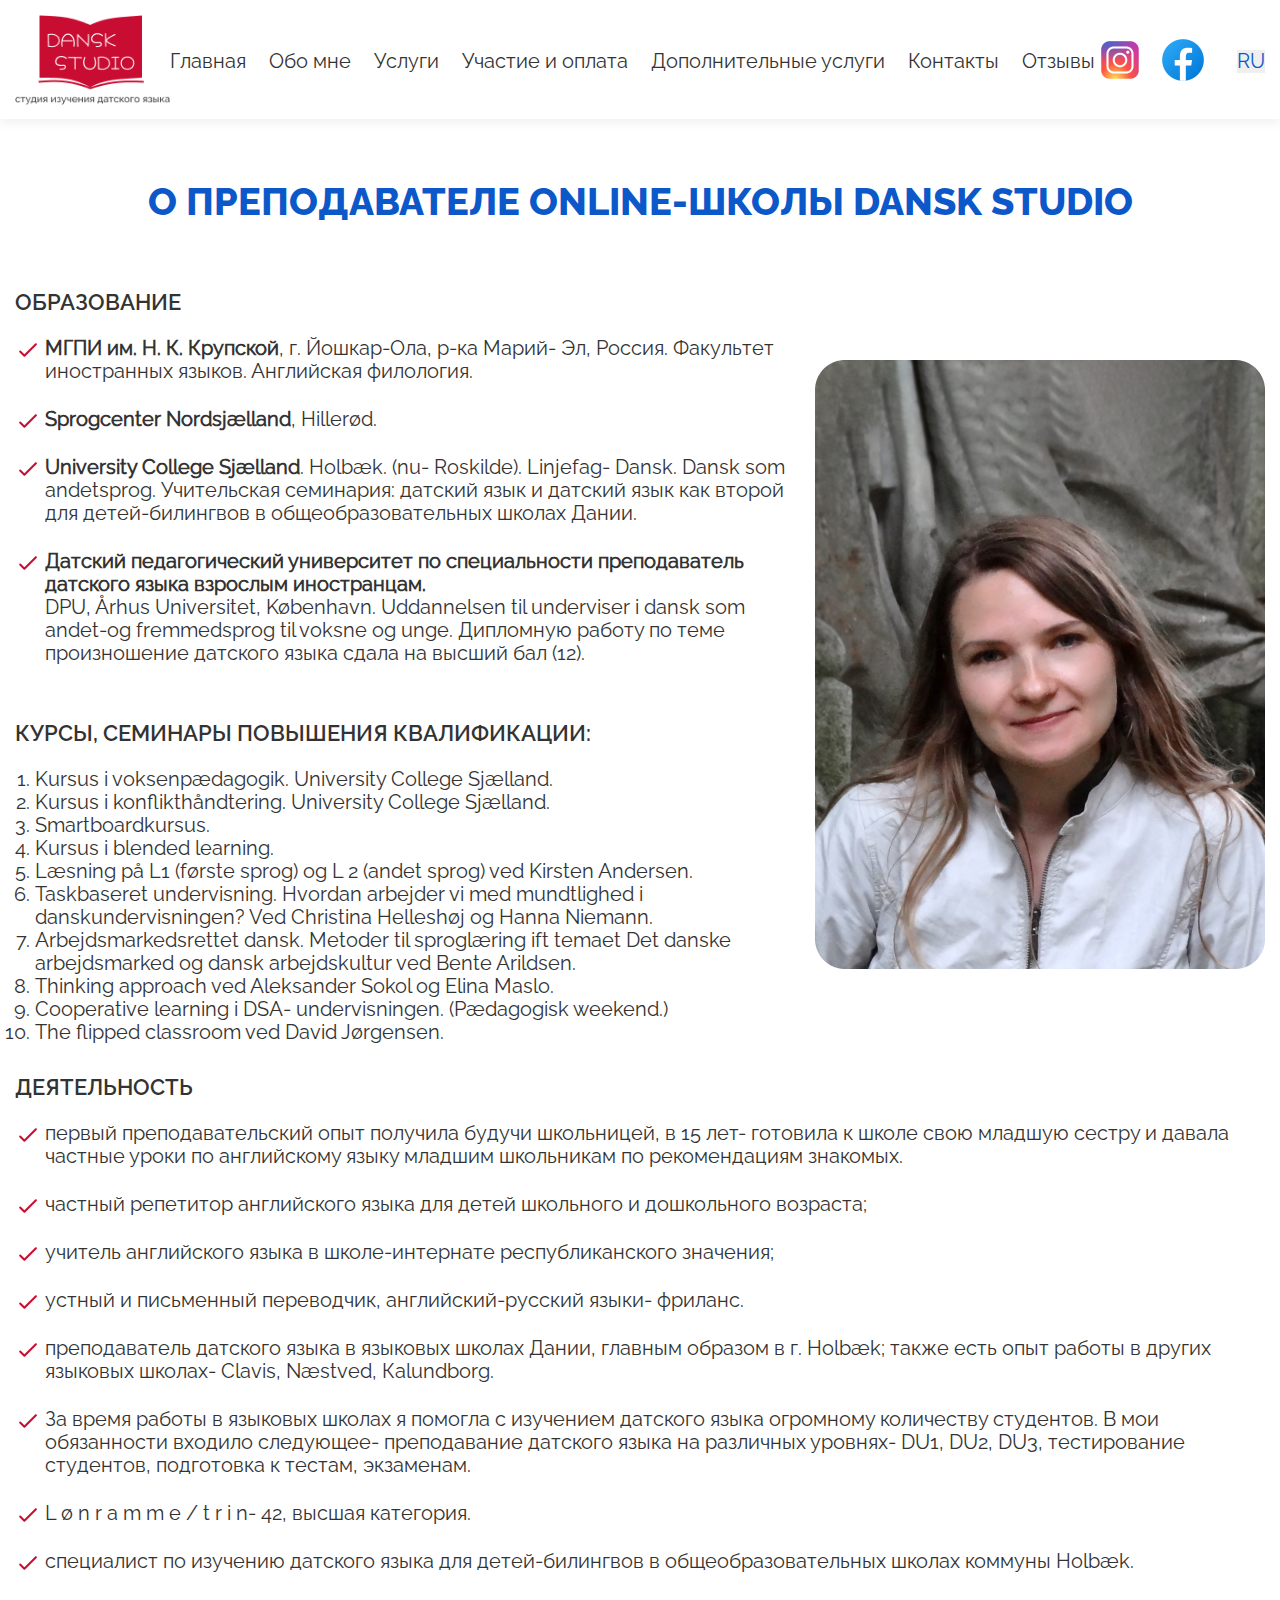
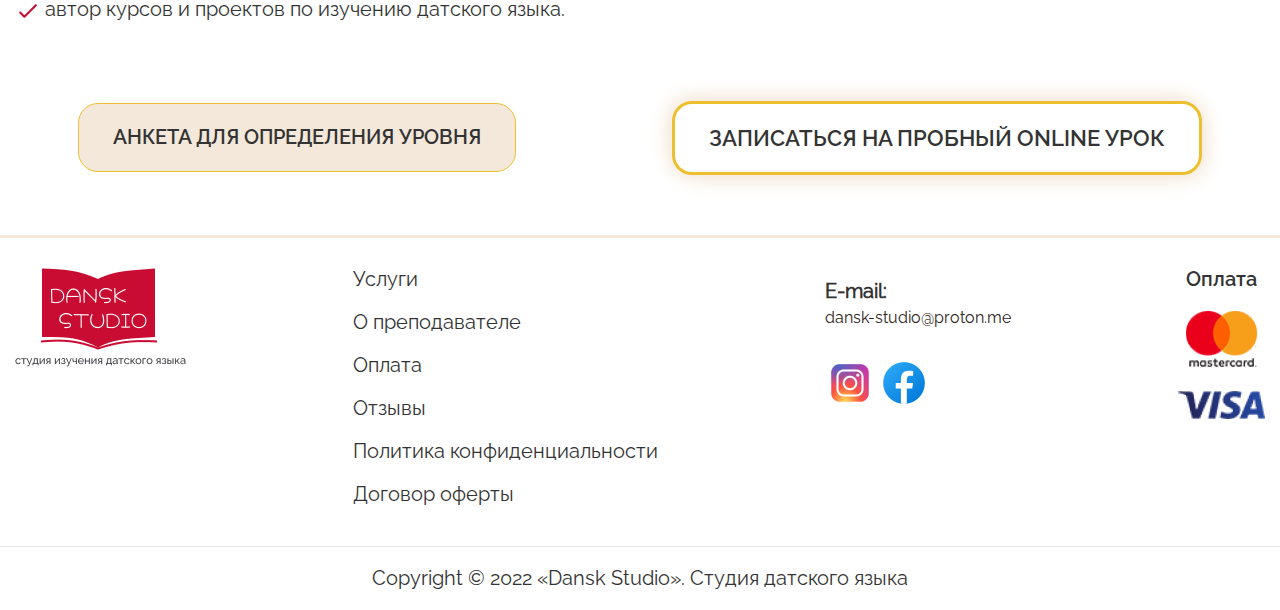
==== about_me.html @ 6aa2c894 "commit" ====
<!DOCTYPE html>
<html lang="en">

<head>
    <meta charset="UTF-8">
    <meta http-equiv="X-UA-Compatible" content="IE=edge">
    <meta name="viewport" content="width=device-width, initial-scale=1.0">
    <title class="lng-title">Онлайн-школа иностранных языков «Говори Сейчас»</title>
    <link rel="stylesheet" href="./style/main.css">
    <link rel="stylesheet" href="./style/media.css">
</head>

<body>
    <header class="header">
        <nav class="nav">
            <div class="header__nav">
                <div class="container">
                    <div class="header__menu">
                        <div class="header__logo">
                            <a href="index.html"><img src="./images/logo.png" alt="Logotype"></a>
                        </div>
                        <div class="header__list-bg">
                            <ul class="header__menu-list">
                                <li class="header__menu-link "><a href="index.html" class="lng-main">Главная</a></li>
                                <li class="header__menu-link "><a href="about_me.html" class="lng-about">Обо мне</a></li>
                                <li class="header__menu-link "><a href="services.html" class="lng-services">Услуги</a></li>
                                <li class="header__menu-link "><a href="participation_payment.html" class="lng-payment">Участие и оплата</a>
                                </li>
                                <li class="header__menu-link "><a href="editional_services.html" class="lng-additional__services">Дополнительные услуги</a></li>
                                <li class="header__menu-link "><a href="contacts.html" class="lng-contacts">Контакты</a></li>
                                <li class="header__menu-link "><a href="#reviews" class="lng-reviews">Отзывы</a></li>
                                <select name="lang_change" id="lang_change-id" class="header__contact header__menu-link">
                                    <option value="ru">RU</option>
                                    <option value="da">DA</option>
                                </select>
                            </ul>
                        </div>
                        <div class="header__contacts">
                            <a href="https://www.instagram.com/dansk_studio/"><img src="./icons/footer_instagram.svg"
                                    alt=""></a>
                            <a href="https://www.facebook.com/groups/709946726251016"><img
                                    src="./icons/footer_facebook.svg" alt=""></a>
                            <select name="lang_change" id="lang_change-id" class="header__contact">
                                <option value="ru">RU</option>
                                <option value="da">DA</option>
                            </select>
                        </div>
                        <div class="burger__menu">
                            <span></span>
                        </div>
                    </div>

                </div>
            </div>
        </nav>
    </header>
    <main class="main">
        <div class="main__about">
            <div class="container">
                <div class="main__about-info">
                    <h1 class="main__about-title">О ПРЕПОДАВАТЕЛЕ ONLINE-ШКОЛЫ DANSK STUDIO</h1>
                    <div class="main__about-text">
                        <div class="main__about-left">
                            <h3 class="education__about-title">образование</h3>
                            <div class="education__about-desc">
                                <img src="./icons/check_icon.svg" alt="">
                                <p><b>МГПИ им. Н. К. Крупской</b>, г. Йошкар-Ола, р-ка Марий- Эл, Россия. Факультет
                                    иностранных языков. Английская филология.</p>
                            </div>
                            <div class="education__about-desc">
                                <img src="./icons/check_icon.svg" alt="">
                                <p><b>Sprogcenter Nordsjælland</b>, Hillerød.</p>
                            </div>
                            <div class="education__about-desc">
                                <img src="./icons/check_icon.svg" alt="">
                                <p><b>University College Sjælland</b>. Holbæk. (nu- Roskilde). Linjefag- Dansk. Dansk
                                    som andetsprog.
                                    Учительская семинария: датский язык и датский язык как второй для детей-билингвов в
                                    общеобразовательных школах Дании.</p>
                            </div>
                            <div class="education__about-desc">
                                <img src="./icons/check_icon.svg" alt="">
                                <p><b> Датский педагогический университет по специальности преподаватель датского языка
                                        взрослым иностранцам.</b><br>
                                    DPU, Århus Universitet, København. Uddannelsen til underviser i dansk som andet-og
                                    fremmedsprog til voksne og unge.
                                    Дипломную работу по теме произношение датского языка сдала на высший бал (12).</p>
                            </div>
                            <h3 class="education__about-title">Курсы, семинары повышения квалификации:</h3>
                            <ol class="main__about-list">
                                <li>Kursus i voksenpædagogik. University College Sjælland.</li>
                                <li>Kursus i konflikthåndtering. University College Sjælland.</li>
                                <li>Smartboardkursus.</li>
                                <li>Kursus i blended learning.</li>
                                <li>Læsning på L1 (første sprog) og L 2 (andet sprog) ved Kirsten Andersen.</li>
                                <li>Taskbaseret undervisning. Hvordan arbejder vi med mundtlighed i danskundervisningen?
                                    Ved Christina Helleshøj og Hanna Niemann.</li>
                                <li>Arbejdsmarkedsrettet dansk. Metoder til sproglæring ift temaet Det danske
                                    arbejdsmarked og dansk arbejdskultur ved Bente Arildsen.</li>
                                <li>Thinking approach ved Aleksander Sokol og Elina Maslo.</li>
                                <li> Cooperative learning i DSA- undervisningen. (Pædagogisk weekend.)</li>
                                <li>The flipped classroom ved David Jørgensen.</li>
                            </ol>
                        </div>
                        <div class="main__about-right">
                            <img src="images/main__founder-img.png" alt="">
                            <img src="images/main__about-authorBg.png" alt="">
                        </div>
                    </div>
                    <div class="main__about-left">
                        <h3 class="education__about-title">Деятельность</h3>
                        <div class="education__about-desc">
                            <img src="./icons/check_icon.svg" alt="">
                            <p>первый преподавательский опыт получила будучи школьницей, в 15 лет- готовила к школе свою
                                младшую сестру и давала частные уроки по английскому языку младшим школьникам по
                                рекомендациям знакомых.</p>
                        </div>
                        <div class="education__about-desc">
                            <img src="./icons/check_icon.svg" alt="">
                            <p>частный репетитор английского языка для детей школьного и дошкольного возраста; </p>
                        </div>
                        <div class="education__about-desc">
                            <img src="./icons/check_icon.svg" alt="">
                            <p>учитель английского языка в школе-интернате республиканского значения; </p>
                        </div>
                        <div class="education__about-desc">
                            <img src="./icons/check_icon.svg" alt="">
                            <p>устный и письменный переводчик, английский-русский языки- фриланс. </p>
                        </div>
                        <div class="education__about-desc">
                            <img src="./icons/check_icon.svg" alt="">
                            <p>преподаватель датского языка в языковых школах Дании, главным образом в г. Holbæk; также
                                есть опыт работы в других языковых школах- Clavis, Næstved, Каlundborg. </p>
                        </div>
                        <div class="education__about-desc">
                            <img src="./icons/check_icon.svg" alt="">
                            <p>За время работы в языковых школах я помогла с изучением датского языка огромному
                                количеству студентов. B мои обязанности входило следующее- преподавание датского языка
                                на различных уровнях- DU1, DU2, DU3, тестирование студентов, подготовка к тестам,
                                экзаменам. </p>
                        </div>
                        <div class="education__about-desc">
                            <img src="./icons/check_icon.svg" alt="">
                            <p>L ø n r a m m e / t r i n- 42, высшая категория. </p>
                        </div>
                        <div class="education__about-desc">
                            <img src="./icons/check_icon.svg" alt="">
                            <p>специалист по изучению датского языка для детей-билингвов в общеобразовательных школах
                                коммуны Holbæk. </p>
                        </div>
                        <div class="education__about-desc">
                            <img src="./icons/check_icon.svg" alt="">
                            <p>автор курсов и проектов по изучению датского языка.</p>
                        </div>
                    </div>
                    <div class="main__about-btns">
                        <a href="#" class="main__about-btn">анкета для определения уровня</a>
                        <a href="#" class="main__about-btn">Записаться на пробный ONLINE урок</a>
                    </div>
                </div>
            </div>
        </div>
    </main>
    <footer class="footer">
        <div class="footer__info">
            <div class="container">
                <div class="footer__content">
                    <div class="footer__logo">
                        <a href="index.html"><img src="./images/logo.png" alt="Logotype"></a>
                    </div>
                    <ul class="footer__list">
                        <li><a href="services.html">Услуги</a></li>
                        <li><a href="about_me.html">О преподавателе</a></li>
                        <li><a href="participation_payment.html">Оплата</a></li>
                        <li><a href="index.html#reviews">Отзывы</a></li>
                        <li><a href="privacy_policy.html">Политика конфиденциальности</a></li>
                        <li><a href="contract_offer.html">Договор оферты</a></li>
                    </ul>
                    <div class="footer__contacts" id="contacts">
                        <div class="footer__email">
                            <h3>E-mail:</h3>
                            <a class="footer__contact-value footer__link"
                                href="mailto:dansk-studio@proton.me">dansk-studio@proton.me</a>
                            <div class="email__links">
                                <a href="https://www.instagram.com/dansk_studio/"><img src="icons/footer_instagram.svg"
                                        alt=""></a>
                                <a href="https://www.facebook.com/groups/709946726251016"><img
                                        src="icons/footer_facebook.svg" alt=""></a>
                            </div>
                        </div>
                    </div>
                    <div class="footer__payments">
                        <h3>Оплата</h3>
                        <a href="#"><img src="images/mastercard.png" alt=""></a>
                        <a href="#"><img src="images/visa.png" alt=""></a>
                    </div>
                </div>
            </div>
        </div>
        <div class="copyright">
            <span>Copyright © 2022 «Dansk Studio». Студия датского языка</span>
        </div>
    </footer>
    <script src="./script/main.js"></script>
</body>

</html>
---- style/main.css ----
@import "font.css";
* {
    margin: 0;
    padding: 0;
    box-sizing: border-box;
    list-style: none;
    text-decoration: none;
}

.container {
    max-width: 1370px;
    width: 100%;
    margin: 0 auto;
}

.header__nav {
    box-shadow: 0px 4px 10px rgba(105, 105, 105, 0.1);
}

.header__logo {
    max-width: 160px;
}

.header__logo img {
    width: 100%;
}

.header__menu {
    display: flex;
    justify-content: space-between;
    align-items: center;
    padding: 15px 0 10px 0;
}

.header__list-bg {
    max-width: 925px;
    width: 100%;
}

.header__menu-list {
    display: flex;
    justify-content: space-between;
    align-items: center;
}


.header__menu-link:hover {
    font-weight: 600;
}

.header__menu-link a {
    color: #333333;
    font-size: 20px;
    line-height: 23px;
    font-family: "Raleway-Regular";
}

.header__menu-link:last-child {
    display: none;
    background: transparent;
    color: #FFFFFF;
}
.header__menu-link:last-child option{
    color: #333333;
}
.header__contacts {
    display: flex;
    justify-content: space-between;
    align-items: center;
    max-width: 170px;
    width: 100%;
}
.lang_change{
    position: relative;
}
.header__contact {
    margin-left: 16px;
    font-weight: 500;
    font-size: 20px;
    line-height: 23px;
    font-family: "Raleway-Regular";
    color: #0c58c9;
    /* position: absolute;
    top: 0;
    bottom: 0;
    left: 0;
    right: 0;
    display: flex;
    justify-content: center;
    align-items: center;
    transition: .3s; */
}
select{
    border: none;
    outline: none;
    -webkit-appearance: none;
    -moz-appearance: none;
    appearance: none;
}
select option{
    border: none;
}
/* .lang_ru.active{
    opacity: 0;
}
.lang_da{
    opacity: 0;
}
.lang_da.active{
    opacity: 1;
} */
.burger__menu {
    display: none;
    justify-content: center;
    align-items: center;
    position: relative;
    transition: 0.5s;
}

.burger__menu::before {
    content: "";
    position: absolute;
    width: 25px;
    background: #333333;
    height: 2px;
    top: -8px;
    transition: 0.5s;
}

.burger__menu::after {
    content: "";
    position: absolute;
    width: 25px;
    background: #333333;
    height: 2px;
    bottom: -8px;
    transition: 0.5s;
}

.burger__menu span {
    content: "";
    position: absolute;
    width: 25px;
    background: black;
    height: 2px;
    transition: 0.5s;
}

.burger__menu.active span {
    display: none;
}

.burger__menu.active::before {
    transform: rotate(45deg);
    top: 0;
}

.burger__menu.active::after {
    transform: rotate(-45deg);
    bottom: -2px;
}

.header__info {
    display: flex;
    justify-content: space-between;
    align-items: center;
    margin-top: 93px;
    position: relative;
}

.header__content-title {
    font-family: "Raleway-Black";
    font-size: 42px;
    line-height: 49px;
    color: #ecbf2e;
}

.header__content-subtitle {
    font-size: 42px;
    line-height: 49px;
    font-family: "Raleway-Black";
    color: #c90c31;
    margin-bottom: 30px;
}

.header__content-desc {
    font-size: 22px;
    line-height: 26px;
    font-family: "Raleway-Regular";
    color: #333333;
}

.header__content-btn {
    border: 3px solid #ecbf2e;
    box-shadow: -4px -4px 20px #f4e8da, 4px 4px 20px #f4e8da;
    border-radius: 20px;
    padding: 21px 34px;
    margin-top: 42px;
    display: flex;
    max-width: fit-content;
    justify-content: center;
    align-items: center;
    font-size: 22px;
    line-height: 26px;
    text-transform: uppercase;
    color: #333333;
    font-family: "Raleway-SemiBold";
    transition: 0.5s;
}

.header__content-btn:hover {
    background: #ecbf2e;
    color: #ffffff;
}

.header__content-img {
    position: relative;
    max-width: 640px;
}

.header__content-img img:nth-of-type(1) {
    width: 100%;
}

.header__content-img img:nth-of-type(2) {
    position: absolute;
    left: -65px;
    top: -80px;
    z-index: -1;
}


/* main */

.main__title {
    font-size: 38px;
    line-height: 45px;
    text-transform: uppercase;
    color: #0c6ec9;
    font-family: "Raleway-ExtraBold";
    margin-top: 120px;
    display: flex;
    justify-content: center;
    align-items: center;
    margin-bottom: 75px;
}

.main__title::before {
    content: "";
    border: 2px solid #f4e8da;
    width: 43%;
    position: absolute;
    left: 0;
}

.main__author-left {
    position: relative;
}

.main__author-left::before {
    content: url(../images/main__founder-bg.png);
    position: absolute;
    left: -90px;
    bottom: 40px;
    z-index: -1;
}

.main__author-text {
    display: flex;
    justify-content: flex-end;
    align-items: center;
    font-size: 20px;
    line-height: 23px;
    font-family: "Raleway-Regular";
    color: #333333;
    margin-top: 20px;
}

.main__author-info {
    display: flex;
    justify-content: space-between;
}

.main__author-right {
    max-width: 860px;
    width: 100%;
}

.main__author-right p {
    font-size: 20px;
    line-height: 23px;
    font-family: "Raleway-Regular";
    color: #333333;
    margin-bottom: 25px;
}

.education__about-desc {
    display: flex;
    align-items: flex-start;
    justify-content: flex-start;
}

.education__about-desc img {
    margin-right: 5px;
}

.education__about-title {
    font-size: 22px;
    line-height: 26px;
    font-family: "Raleway-SemiBold";
    text-transform: uppercase;
    color: #333333;
    margin-bottom: 22px;
}

.author__education-about {
    border: 3px solid #f4e8da;
    border-radius: 20px;
    margin-top: 40px;
    padding: 30px 30px 30px 35px;
}

.author__qualification-about {
    display: flex;
    justify-content: flex-start;
    align-items: center;
    font-size: 20px;
    line-height: 23px;
    font-family: "Raleway-Regular";
    color: #0c58c9;
}

.main__services {
    margin-top: 70px;
    padding-top: 50px;
    padding-bottom: 118px;
}

.main__services-title {
    font-size: 38px;
    line-height: 45px;
    text-transform: uppercase;
    font-family: "Raleway-ExtraBold";
    color: #0c58c9;
    width: 420px;
    display: flex;
    justify-content: center;
    align-items: center;
}

.main__services-title::after {
    content: "";
    position: absolute;
    border: 2px solid #f4e8da;
    width: 50%;
    right: 0;
}

.main__services-card {
    border: 2px solid #f4e8da;
    box-shadow: 0px 4px 4px rgba(0, 0, 0, 0.25);
    border-radius: 20px;
    display: flex;
    flex-direction: column;
    justify-content: center;
    align-items: flex-start;
    padding-top: 55px;
    padding-bottom: 10px;
    padding-left: 48px;
    max-width: 445px;
    background: #ffffff;
}

.services__card-title {
    font-size: 24px;
    line-height: 107%;
    font-family: "Raleway-SemiBold";
    text-transform: uppercase;
    color: #333333;
}

.main__services-card img {
    margin: auto;
}

.main__services-card:nth-of-type(1) img {
    margin-top: 40px;
}

.services__card-btn {
    display: flex;
    margin: 20px auto;
    border: 3px solid #c90c31;
    box-shadow: -4px -4px 20px #f4e8da, 4px 4px 20px #f4e8da;
    border-radius: 20px;
    padding: 15px 34px;
    font-size: 22px;
    line-height: 26px;
    font-family: "Raleway-SemiBold";
    text-transform: uppercase;
    color: #333333;
    transition: 0.5s;
}

.services__card-btn:hover {
    background: #c90c31;
    color: #ffffff;
}

.main__services-cards {
    display: flex;
    justify-content: space-between;
    width: 100%;
    flex-wrap: wrap;
    margin-top: 110px;
}

.main__services-cards::before {
    content: url("../images/main_servicesBg-left.png");
    position: absolute;
    left: 0;
    z-index: -1;
}

.main__services-cards::after {
    content: url("../images/main_servicesBg-right.png");
    position: absolute;
    right: 0;
    z-index: -1;
}

.main__services-card p {
    font-size: 20px;
    line-height: 23px;
    font-family: "Raleway-Regular";
    color: #333333;
}

.main__services-card:nth-of-type(2) {
    padding-right: 25px;
    padding-left: 40px;
}

.main__services-card:nth-of-type(2) .services__card-btn {
    margin-top: 0;
}

.main__services-card:nth-of-type(3) {
    padding-right: 40px;
}

.main__services-card:nth-of-type(3) img {
    margin-top: 25px;
}

.main__step-head {
    display: flex;
    justify-content: flex-end;
    align-items: center;
    padding-right: 168px;
    position: relative;
}

.main__step-head::before {
    content: "";
    position: absolute;
    border: 2px solid #f4e8da;
    width: 55%;
    left: -280px;
}

.main__step-title {
    font-size: 38px;
    line-height: 45px;
    text-transform: uppercase;
    font-family: "Raleway-ExtraBold";
    color: #0c58c9;
    width: 620px;
}

.main__step-info {
    margin-top: 65px;
    display: flex;
    justify-content: space-between;
}

.main__step-card {
    max-width: 270px;
    width: 100%;
    display: flex;
    flex-direction: column;
    justify-content: center;
    align-items: flex-start;
}

.main__step-card h3 {
    font-size: 64px;
    line-height: 63px;
    text-transform: uppercase;
    font-family: "HelweticaNeueCyr-Medium";
    color: #ecbf2e;
}

.main__step-card p {
    font-size: 18px;
    line-height: 21px;
    text-transform: uppercase;
    font-family: "Raleway-Medium";
    color: #3d3f42;
}

.main__step-left {
    display: flex;
    justify-content: flex-start;
    align-items: flex-start;
    flex-wrap: wrap;
    column-gap: 85px;
    row-gap: 45px;
}

.main_step-btn {
    font-size: 20px;
    line-height: 23px;
    text-transform: uppercase;
    font-family: "Raleway-SemiBold";
    color: #333333;
    background: #f4e8da;
    border: 1px solid #ecbf2e;
    border-radius: 20px;
    padding: 22px 34px;
    transition: 0.5s;
}

.main_step-btn:hover {
    background: #ecbf2e;
    color: #ffffff;
}

.main__step-right {
    position: relative;
}

.main__step-right img {
    max-width: 670px;
}

.main__step-right::before {
    content: url("../images/first_step-bg.png");
    position: absolute;
    z-index: -1;
    top: -40px;
    right: -20px;
}

.main__input-timetable {
    margin-top: 150px;
}

.main__input-desc {
    font-size: 20px;
    line-height: 23px;
    font-family: "Raleway-Regular";
    color: #333333;
    margin-top: 30px;
    margin-bottom: 50px;
}

.form {
    display: flex;
    flex-direction: column;
    justify-content: center;
    align-items: flex-start;
}

.form label {
    font-size: 20px;
    line-height: 23px;
    font-family: "Raleway-Regular";
    color: #333333;
    margin-bottom: 10px;
}

.form input {
    border: 1px solid #ecbf2e;
    box-shadow: inset 4px 4px 10px #e6d2bb;
    border-radius: 10px;
    max-width: 345px;
    width: 100%;
    height: 65px;
    outline: none;
    padding: 0 30px;
}

.main__form {
    display: flex;
    justify-content: space-between;
    align-items: flex-end;
    flex-wrap: wrap;
}

.main__input-form {
    max-width: 345px;
    width: 100%;
}

.main__input-form form:first-child {
    margin-bottom: 40px;
}

.main__input-form p {
    font-size: 19px;
    line-height: 22px;
    font-family: "Raleway-Regular";
    color: #333333;
}

.main__input-form p a {
    color: #0c58c9;
}

.main__input-form p:first-child {
    margin-bottom: 15px;
}

.main__input-btn {
    border: 3px solid #ecbf2e;
    box-shadow: -4px -4px 20px #f4e8da, 4px 4px 20px #f4e8da;
    border-radius: 20px;
    display: flex;
    justify-content: center;
    align-items: center;
    margin-top: 22px;
    padding: 21px 34px;
    width: max-content;
    font-size: 22px;
    line-height: 26px;
    font-family: "Raleway-SemiBold";
    text-transform: uppercase;
    color: #333333;
    transition: 0.5s;
}

.main__input-btn:hover {
    background: #ecbf2e;
    color: #ffffff;
}

.main__reviews {
    margin-top: 120px;
    margin-bottom: 65px;
    position: relative;
}

.main__reviews .main__step-head {
    margin-bottom: 80px;
}

.swiper-slide {
    height: auto;
}

.swiper-slide img {
    width: 100%;
}

.swiper-button-prev:after,
.swiper-rtl .swiper-button-next:after,
.swiper-button-next:after,
.swiper-rtl .swiper-button-prev:after {
    content: none;
}

.swiper-button-prev,
.swiper-rtl .swiper-button-next {
    left: 220px;
    right: auto;
}

.swiper-button-next,
.swiper-rtl .swiper-button-prev {
    right: 220px;
    left: auto;
}

.modal__window {
    display: flex;
    justify-content: center;
    position: fixed;
    background: #333333c7;
    top: 0;
    bottom: 0;
    right: 0;
    left: 0;
    align-items: center;
    transition: .5s;
    opacity: 0;
    z-index: -1;
}

.modal__window span {
    cursor: pointer;
    position: absolute;
    top: 6px;
    right: 6px;
}

.modal__window.active {
    opacity: 1;
    z-index: 999;
}

.open__modal {
    position: relative;
    background: #FFFFFF;
    border: 1px solid #C90C31;
    border-radius: 15px;
    padding: 70px 60px 65px 60px;
    display: flex;
    max-width: 660px;
    width: 100%;
    flex-direction: column;
    justify-content: center;
    align-items: center;
    height: 340px;
}

.modal__text {
    font-size: 20px;
    line-height: 150%;
    text-align: center;
    text-transform: uppercase;
    font-family: 'Raleway-SemiBold';
    color: #333333;
    margin-bottom: 38px;
}

.modal__btn {
    background: #FFFFFF;
    border: 3px solid #ECBF2E;
    box-shadow: -4px -4px 20px rgba(244, 232, 218, 0.1), 4px 4px 20px rgba(244, 232, 218, 0.1);
    border-radius: 20px;
    padding: 21px 34px;
    font-size: 22px;
    line-height: 26px;
    font-family: 'Raleway-SemiBold';
    text-transform: uppercase;
    color: #333333;
    transition: .5s;
}

.modal__btn:hover {
    background: #ECBF2E;
    color: #FFFFFF;
}

.main__about {
    margin-top: 60px;
}

.main__about-info {
    display: flex;
    flex-direction: column;
    align-items: center;
    justify-content: center;
}

.main__about-title {
    font-size: 38px;
    line-height: 45px;
    font-family: 'Raleway-ExtraBold';
    text-transform: uppercase;
    color: #0C58C9;
    margin-bottom: 65px;
}

.education__about-title {
    font-size: 22px;
    line-height: 26px;
    text-transform: uppercase;
    color: #333333;
    font-family: 'Raleway-SemiBold';
}

.main__about-left p {
    font-size: 20px;
    line-height: 23px;
    font-family: "Raleway-Regular";
    color: #333333;
    margin-bottom: 25px;
}

.education__about-title:nth-of-type(2) {
    margin-top: 30px;
}

.main__about-list {
    padding-left: 20px;
}

.main__about-list li {
    list-style: auto;
    font-size: 20px;
    line-height: 23px;
    font-family: "Raleway-Regular";
    color: #333333;
}

.main__about-text {
    display: flex;
    justify-content: space-between;
    align-items: center;
}

.main__about-right {
    margin-left: 20px;
    position: relative;
}

.main__about-right img:nth-of-type(2) {
    position: absolute;
    z-index: -1;
    left: -70px;
    bottom: -90px;
}

.main__about-left:nth-of-type(2) {
    margin-top: 30px;
}

.main__about-btns {
    width: 100%;
    display: flex;
    justify-content: space-around;
    align-items: center;
    margin-top: 55px;
    margin-bottom: 60px;
    flex-wrap: wrap;
}

.main__about-btn:nth-of-type(1) {
    font-size: 20px;
    line-height: 23px;
    text-transform: uppercase;
    font-family: "Raleway-SemiBold";
    color: #333333;
    background: #f4e8da;
    border: 1px solid #ecbf2e;
    border-radius: 20px;
    padding: 22px 34px;
    transition: 0.5s;
}

.main__about-btn:nth-of-type(1):hover,
.main__about-btn:nth-of-type(2):hover {
    background: #ecbf2e;
    color: #FFFFFF;
}

.main__about-btn:nth-of-type(2) {
    border: 3px solid #ecbf2e;
    box-shadow: -4px -4px 20px #f4e8da, 4px 4px 20px #f4e8da;
    border-radius: 20px;
    padding: 21px 34px;
    display: flex;
    max-width: fit-content;
    justify-content: center;
    align-items: center;
    font-size: 22px;
    line-height: 26px;
    text-transform: uppercase;
    color: #333333;
    font-family: "Raleway-SemiBold";
    transition: 0.5s;
}

.main__payment {
    margin-top: 60px;
    padding-bottom: 25px;
}

.main__payment-text {
    display: flex;
    flex-direction: column;
    align-items: flex-start;
    justify-content: center;
}

.main__payment-title {
    margin: auto;
    margin-bottom: 50px;
}

.main__payment-text p {
    font-size: 20px;
    line-height: 23px;
    font-family: 'Raleway-Regular';
    color: #333333;
    margin-bottom: 25px;
}

.form_blank {
    margin-top: 60px;
    padding-bottom: 50px;
}

.form__blank-info {
    display: flex;
    flex-direction: column;
    align-items: flex-start;
    justify-content: center;
}

.blank__form {
    display: flex;
    flex-direction: column;
    justify-content: center;
    align-items: flex-start;
    width: 100%;
    margin-bottom: 50px;
}

.blank__form label {
    font-size: 22px;
    line-height: 26px;
    font-family: 'Raleway-Regular';
    color: #333333;
    margin-bottom: 15px;
}

.blank__form input {
    width: 100%;
    background: #FFFFFF;
    border: 1px solid #C4C4C4;
    border-radius: 10px;
    outline: none;
    height: 60px;
    padding-left: 25px;
    font-size: 20px;
}

.form__blank-info p {
    font-size: 22px;
    line-height: 26px;
    font-family: 'Raleway-Regular';
    color: #333333;
    margin-bottom: 25px;
}

input[type="file"] {
    padding: 15px;
}

.form__file {
    position: relative;
    margin-top: 25px;
}

.form__file input {
    opacity: 0;
}

.form__file label {
    position: absolute;
    z-index: -1;
    left: 0;
    top: 0;
    height: 70px;
    width: 100%;
    border: 1px solid #C4C4C4;
    border-radius: 10px;
    outline: none;
    /* padding: 15px; */
    font-size: 24px;
    line-height: 28px;
    font-family: "Raleway-Regular";
    color: #C4C4C4;
    display: flex;
    justify-content: flex-start;
    align-items: center;
}

.form__file label img {
    padding-left: 20px;
    margin-right: 20px;
}

.custom-checkbox {
    position: absolute;
    z-index: -1;
    opacity: 0;
}

.custom-checkbox+label {
    display: inline-flex;
    align-items: center;
    user-select: none;
}

.custom-checkbox+label::before {
    content: '';
    display: inline-block;
    width: 30px;
    height: 30px;
    flex-shrink: 0;
    flex-grow: 0;
    border: 1px solid #3D3F42;
    border-radius: 8px;
    margin-right: 5px;
    background-repeat: no-repeat;
    background-position: center center;
    background-size: 50% 50%;
}

.custom-checkbox:checked+label::before {
    border-color: #0b76ef;
    background-color: #0b76ef;
    background-image: url("data:image/svg+xml,%3csvg xmlns='http://www.w3.org/2000/svg' viewBox='0 0 8 8'%3e%3cpath fill='%23fff' d='M6.564.75l-3.59 3.612-1.538-1.55L0 4.26 2.974 7.25 8 2.193z'/%3e%3c/svg%3e");
}

.checkbox {
    flex-direction: row-reverse;
    align-items: center;
    justify-content: flex-end;
    position: relative;
}

.checkbox label {
    font-size: 16px;
    line-height: 19px;
    font-family: 'Raleway-Regular';
    color: #333333;
    margin-bottom: 0;
    margin-left: 5px;
}

.blank__form-btn {
    margin-top: 0;
    margin-left: 0;
    margin-bottom: 80px;
}

.blank__form-desc {
    font-size: 20px;
    line-height: 23px;
    text-align: center;
    text-transform: uppercase;
    font-family: 'Raleway-Medium';
    color: #333333;
}

.main__services-about {
    padding-top: 60px;
    padding-bottom: 80px;
    position: relative;
    overflow: hidden;
}
.main__editional-service{
    padding-top: 60px;
}
.main__tab span{
    font-size: 20px;
    line-height: 107%;
    font-family: 'Raleway-SemiBold';
    color: #333333;
    margin-bottom: 15px;
    display: flex;
}
.main__services-infoTabs {
    display: flex;
    flex-direction: column;
    justify-content: center;
    align-items: center;
}

.main__services-infoTabs p {
    font-size: 18px;
    line-height: 150%;
    font-family: "Raleway-Regular";
    text-align: center;
    text-transform: uppercase;
    color: #000000;
    max-width: 600px;
    width: 100%;
}

.main__services-infoTabs p a {
    color: #C90C31;
    text-decoration: underline;
    font-family: 'Raleway-SemiBold';
}

.services__tabs {
    margin-top: 88px;
    margin-bottom: 110px;
    width: 100%;
    display: flex;
    justify-content: space-between;
    flex-wrap: wrap;
}

.services__tab {
    display: flex;
    flex-direction: column;
    justify-content: center;
    align-items: center;
    padding: 30px 60px;
    border: 2px solid transparent;
    transition: .5s;
    cursor: pointer;
}

.services__tab:hover {
    border: 2px solid #F4E8DA;
    box-shadow: 0px 4px 10px 3px rgba(0, 0, 0, 0.15);
    border-radius: 20px;
}

.services__tab.active {
    border: 2px solid #F4E8DA;
    box-shadow: 0px 4px 10px 3px rgba(0, 0, 0, 0.15);
    border-radius: 20px;
}

.services__tab p {
    font-size: 24px;
    line-height: 107%;
    font-family: 'Raleway-SemiBold';
    text-align: center;
    text-transform: uppercase;
    color: #333333;
    width: 260px;
    margin-top: 30px;
}

.main__tab h2 {
    font-size: 24px;
    line-height: 107%;
    font-family: 'Raleway-SemiBold';
    color: #C90C31;
    margin-bottom: 25px;
}

.main__tab p {
    width: 100%;
    font-size: 22px;
    line-height: 107%;
    font-family: "Raleway-Regular";
    color: #333333;
    max-width: none;
    text-align: left;
    text-transform: none;
    margin-bottom: 40px;
}

.main__tab-lessons {
    margin-top: 65px;
}

.main__tab .main__about-btns {
    margin-top: 80px;
    justify-content: space-evenly;
    margin-bottom: 0;
}

.tabs {
    position: relative;
}

.main__tab {
    position: relative;
    top: 0;
    display: none;
}

.main__services-about::before {
    content: url(../images/main_servicesBg-left.png);
    position: absolute;
    left: -125px;
    bottom: 340px;
    z-index: -1;
}

.main__services-about::after {
    content: url(../images/main_servicesBg-right.png);
    position: absolute;
    right: -145px;
    bottom: 205px;
    z-index: -1;
}

.main__tab.active {
    display: block;
}

.modal__window-open {
    position: fixed;
    top: 0;
    bottom: 0;
    right: 0;
    left: 0;
    display: flex;
    justify-content: center;
    align-items: center;
    background: #000000c4;
    opacity: 0;
    z-index: -1;
    transition: .5s;
}

.modal__window-open.active {
    opacity: 1;
    z-index: 999;
}
.form_contact-info{
    display: flex;
    flex-direction: column;
    justify-content: center;
    align-items: center;
    border: 2px solid #ECBF2E;
    background: #FFFFFF;
    max-width: 500px;
    width: 100%;
    margin: auto;
    border-radius: 10px;
    padding: 45px;
    position: relative;
}
.close-btn{
    position: absolute;
    right: 10px;
    top: 10px;
}
.form_contact-info input{
    border: 1px solid #ECBF2E;
    padding: 15px;
    border-radius: 10px;
    width: 100%;
    margin-bottom: 25px;
    outline: none;
}
.form_contact-info input::placeholder{
    color: #ECBF2E;
    font-size: 20px;
    font-family: 'Raleway-Medium';
}
.contact__form-btn{
    border: 1px solid #ECBF2E;
    padding: 15px;
    border-radius: 10px;
    width: 100%;
    display: flex;
    justify-content: center;
    align-items: center;
    color: #fec300;
    font-size: 22px;
    font-family: "Raleway-Regular";
    transition: .5s;
}
.contact__form-btn:hover{
    background: #ECBF2E;
    color: #FFFFFF;
}
.contact__form{
   display: flex;
    position: fixed;
    top: 0;
    right: 0;
    left: 0;
    bottom: 0;
    background: #000000c4;
    transition: .5s;
    opacity: 0;
    z-index: -1;
}
.contact__form.active{
    opacity: 1;
    z-index: 99;
}
.modal__window-open .form {
    background: #ffffff;
    padding-top: 80px;
    padding-right: 50px;
    padding-bottom: 65px;
    padding-left: 50px;
    border: 4px solid #F4E8DA;
    border-radius: 20px;
    position: relative;
    overflow-y: auto;
}
.modal__window-open .form::-webkit-scrollbar{
    width: 10px;
    background: #F4E8DA;
    border-radius: 10px;
}
.modal__window-open .form::-webkit-scrollbar-thumb{
    width: 10px;
    background: #ECBF2E;
    border-radius: 10px;
}

.close_btn {
    position: absolute;
    top: 20px;
    right: 20px;
}

.modal__window-open .choose__course {
    font-size: 24px;
    line-height: 107%;
    font-family: 'Raleway-Medium';
    color: #C90C31;
    margin-bottom: 10px;
}

.modal__window-open .form select {
    background: #FFFFFF;
    border: 1px solid #333333;
    border-radius: 10px;
    padding: 20px 23px;
    position: relative;
}


.modal__window-open p {
    font-size: 24px;
    line-height: 107%;
    font-family: 'Raleway-Medium';
    color: #333333;
}

.modal__window-open p:nth-of-type(1) {
    margin-top: 45px;
    margin-bottom: 25px;

}

.modal__window-open p:nth-of-type(2) {
    margin-bottom: 30px;
}

.modal__window-btn {
    margin: auto;
}

/***/

.__select {
    position: relative;
    display: flex;
    width: 100%;
    margin: 0 auto;
    z-index: 1;
}

.__select[data-state=active] .__select__title::before {
    transform: translate(-3px, -50%) rotate(-45deg);
}

.__select[data-state=active] .__select__title::after {
    transform: translate(3px, -50%) rotate(45deg);
}

.__select[data-state=active] .__select__content {
    border-width: 1px;
    border-color: #c7ccd1;
    padding-top: 30px;
    left: 0;
    max-width: 570px;
    background: #FFFFFF;
    width: 100%;
}

.__select[data-state=active] .__select__label {
    max-height: 40px;
    border-width: 1px;
}

.__select[data-state=active] .__select__label::before {
    opacity: 1;
    font-size: 16px;
    padding-top: 10px;
}

.__select__title {
    display: flex;
    align-items: center;
    width: 100%;
    height: 100%;
    padding: 30px 20px;
    border: 1px solid #333333;
    border-radius: 10px;
    cursor: pointer;
    z-index: 2;
}

.__select__title::before,
.__select__title::after {
    content: "";
    position: absolute;
    top: 50%;
    right: 16px;
    display: block;
    width: 10px;
    height: 2px;
    transition: all 0.3s ease-out;
    background-color: #333333;
    transform: translate(-3px, -50%) rotate(45deg);
}

.__select__title::after {
    transform: translate(3px, -50%) rotate(-45deg);
}


.__select__content {
    position: absolute;
    top: 40px;
    left: 3px;
    display: flex;
    flex-direction: column;
    width: calc(100% - 6px);
    border: 1px solid rgba(199, 204, 209, 0);
    border-top-width: 0;
    border-bottom-width: 0;
    border-top: none;
    border-bottom-left-radius: 5px;
    border-bottom-right-radius: 5px;
    transition: all 0.3s ease-out;
    z-index: 1;
}

.__select__input {
    display: none;
    pointer-events: none;
}

.__select__input:checked+label {
    padding: 15px 10px;
}

.__select__input:checked+label::after {
    content: attr(data-value);
    font-size: 14px;
    line-height: 107%;
    width: 90%;
    text-transform: uppercase;
    color: #333333;

}

.__select__input:disabled+label {
    opacity: 0.6;
    pointer-events: none;
}

.__select__label {
    display: flex;
    align-items: center;
    width: 100%;
    height: 40px;
    max-height: 0;
    padding: 0 16px;
    transition: all 0.2s ease-out;
    cursor: pointer;
}

.__select__label+input+.__select__label {
    border-top: 0 solid #C7CCD160;
}

.__select__label::before {
    content: attr(data-value);
    transition: all 0.2s ease-out;
    opacity: 0;
}

.__select__label::after {
    position: absolute;
    top: -40px;
    left: 0;
    display: flex;
    align-items: center;
    width: 200px;
    height: 40px;
    padding: 8px 16px;
    color: #333333;
    z-index: -1;
}

.select__input {
    margin-top: 40px;
    display: none;
    flex-direction: column;
}

.select__input.active {
    display: flex;
    position: relative;
    width: 100%;
}

.select__input .select__input-title {
    font-size: 24px;
    line-height: 107%;
    font-family: 'Raleway-Medium';
    color: #C90C31;
}

.__select[data-state='active'] {
    z-index: 2;
}

.__select[data-state=''] {
    z-index: 0;
}

/***/
.main__policy {
    margin-top: 60px;
    padding-bottom: 60px;
}

.entry-title {
    font-size: 38px;
    line-height: 45px;
    font-family: 'Raleway-ExtraBold';
    margin-bottom: 50px;
    text-align: center;
    color: #333333;
}

.entry-content p,
.entry-content a {
    font-size: 20px;
    line-height: 30px;
    font-family: "Raleway-Regular";
    color: #333333;
    width: 100%;
}

.entry-content a {
    color: #0b76ef;
}

.entry-content li {
    font-size: 20px;
    line-height: 30px;
    font-family: "Raleway-Regular";
    color: #333333;
    width: 100%;
}

.main__offer {
    padding-top: 50px;
    padding-bottom: 50px;
}

.main__contacts-content {
    display: flex;
    justify-content: space-between;
    align-items: flex-start;
}

.contacts__form {
    display: flex;
    flex-direction: column;
    align-items: flex-start;
    justify-content: center;
}

.form__input {
    display: flex;
    flex-direction: column;
    align-items: flex-start;
    justify-content: center;
    width: 100%;
}

.form__input label {
    font-family: "Raleway-Regular";
    font-size: 18px;
    line-height: 24px;
    color: #333;
}

.form__input input,
.form__input textarea {
    width: 100%;
    background: #FFFFFF;
    border: 1px solid #ecbf2e;
    border-radius: 10px;
    outline: none;
    height: 60px;
    padding-left: 25px;
    font-size: 20px;
    margin-bottom: 25px;
}

.main__contacts-right {
    max-width: 680px;
    width: 100%;
}

.main__contacts-right h2,
.main__contacts-left h2 {
    font-family: 'Raleway-Medium';
    font-size: 22px;
    line-height: 24px;
    color: #333;
    margin-bottom: 25px;
}

.main__contacts-left h3 {
    font-family: "Raleway-Regular";
    font-size: 20px;
    line-height: 24px;
    color: #333;
    margin-bottom: 25px;
}

.main__contacts-left p {
    margin-bottom: 25px;
    font-family: "Raleway-Regular";
    font-size: 20px;
    line-height: 24px;
    color: #333;
}

.main__contacts-right .contacts__form-btn {
    padding: 0 28px;
    height: 66px;
    display: flex;
    justify-content: center;
    align-items: center;
    font-weight: 700;
    color: #ECBF2E;
    background-color: transparent;
    border: 1px solid #ECBF2E;
    border-radius: 10px;
    transition: all .2s ease;
    margin-top: 15px;
}

.main__contacts-right .contacts__form-btn:hover {
    background: #ECBF2E;
    color: #FFFFFF;
}

.main__contacts {
    padding-top: 50px;
    padding-bottom: 50px;
}

/* footer */

.footer__info {
    border-top: 3px solid #f4e8da;
    padding-top: 30px;
    padding-bottom: 40px;
}

.footer__content {
    display: flex;
    justify-content: space-between;
    align-items: flex-start;
}

.footer__list li a {
    font-size: 20px;
    line-height: 23px;
    font-family: "Raleway-Regular";
    color: #333333;
}

.footer__list li:not(:last-child) {
    margin-bottom: 20px;
}

.footer__contact h3 {
    font-size: 20px;
    line-height: 23px;
    font-family: "Raleway-SemiBold";
    color: #333333;
    margin-bottom: 10px;
}

.footer__email {
    display: flex;
    flex-direction: column;
}

.footer__email h3 {
    font-size: 20px;
    line-height: 23px;
    font-family: "Raleway-Regular";
    color: #333333;
    margin-top: 12px;
}

.footer__email a {
    font-size: 16px;
    line-height: 30px;
    color: #2e221b;
    font-family: "Raleway-Regular";
    margin-bottom: 25px;
    transition: .5s;
}

.footer__email a:hover {
    color: #0C58C9;
}

.footer__payments {
    display: flex;
    flex-direction: column;
    justify-content: center;
    align-items: center;
}

.footer__payments h3 {
    font-size: 20px;
    line-height: 23px;
    font-family: "Raleway-SemiBold";
    color: #333333;
    margin-bottom: 20px;
}

.footer__payments a:first-of-type {
    margin-bottom: 20px;
}

.copyright {
    border-top: 1px solid #e5e5e5;
    padding: 20px 0;
    display: flex;
    justify-content: center;
    align-items: center;
}

.copyright span {
    font-size: 20px;
    line-height: 23px;
    font-family: "Raleway-Regular";
    color: #333333;
}
---- style/media.css ----
@media (max-width: 1780px) {

  .swiper-button-prev,
  .swiper-rtl .swiper-button-next {
    left: 65px;
  }

  .swiper-button-next,
  .swiper-rtl .swiper-button-prev {
    right: 65px;
  }
}

@media (max-width: 1685px) {
  .main__about-right img:nth-of-type(2) {
    width: 600px;
    bottom: -40px;
  }
}

@media (max-width: 1530px) {
  .main__about-right img:nth-of-type(2) {
    width: 560px;
    bottom: -45px;
  }
}

@media (max-width: 1455px) {

  .swiper-button-prev,
  .swiper-rtl .swiper-button-next {
    left: 20px;
  }

  .swiper-button-next,
  .swiper-rtl .swiper-button-prev {
    right: 20px;
  }

  .main__about-right img:nth-of-type(2) {
    width: 500px;
    left: -40px;
  }
}

@media (max-width: 1410px) {
  .header__info {
    padding-left: 15px;
    padding-right: 15px;
  }
}

@media (max-width: 1390px) {
  .header__menu {
    padding-left: 15px;
    padding-right: 15px;
  }

  .header__content-img img[alt="header-background"] {
    width: 100%;
  }

  .main__author-content {
    padding-left: 15px;
    padding-right: 15px;
  }

  .main__services-cards {
    justify-content: space-evenly;
    row-gap: 25px;
  }

  .main__form {
    padding-left: 15px;
    padding-right: 15px;
  }

  .main__step-right::before {
    right: 0;
  }

  .footer__content {
    padding-left: 15px;
    padding-right: 15px;
  }

  .main__about-text,
  .main__about-left:nth-of-type(2) {
    padding-left: 15px;
    padding-right: 15px;
  }

  .main__about-right img:nth-of-type(2) {
    display: none;
  }

  .main__payment-text,
  .form__blank-info {
    padding: 0 15px;
  }

  .main__contacts-content{
    padding: 0 15px;
  }
}

@media (max-width: 1295px) {
  .main__step-left {
    column-gap: 20px;
  }

  .main__step-card h3 {
    font-size: 50px;
  }

  .main__step-card p {
    font-size: 16px;
  }

  .main__step-right::before {
    right: 60px;
    top: -65px;
  }
}

@media (max-width: 1290px) {
  .main__title::before {
    width: 40%;
    margin-left: 15px;
  }

  .main__author-left::before {
    bottom: 225px;
  }
}

@media (max-width: 1235px) {
  .main__step-info {
    flex-direction: column;
  }

  .main__step-right {
    margin: 70px auto;
  }

  .main__step-left {
    justify-content: center;
    column-gap: 0;
  }

  .main__step-card {
    align-items: center;
  }

  .main__step-card p {
    text-align: center;
  }

}
@media (max-width: 1145px) {
  .services__tabs{
    justify-content: center;
  }
  .header__menu-link a{
    font-size: 18px;
  }
}
@media (max-width: 1070px) {
  .header__contact:last-of-type {
    margin-left: 0;
    font-size: 18px;
  }

  .header__menu-link a{
    font-size: 16px;
  }

  .header__contact img {
    width: 25px;
  }

  .header__contacts {
    max-width: 145px;
    margin-left: 15px;
  }

  .header__content-title,
  .header__content-subtitle {
    font-size: 30px;
  }

  .header__content-desc {
    font-size: 20px;
  }

  .header__content-btn {
    padding: 15px;
    font-size: 20px;
    line-height: 20px;
  }

  .main__author-left::before {
    bottom: 400px;
  }

  .main__title::before {
    width: 35%;
  }

  .main__form {
    justify-content: space-around;
  }

  .main__input-form:nth-of-type(3) {
    margin-top: 25px;
  }

  .main__about-title {
    font-size: 30px;
    margin-bottom: 35px;
  }

  .main__contacts-content {
    flex-direction: column;
    align-items: center;
  }
}

@media (max-width: 965px) {
  .header__contacts img{
    width: 35px;
  }
  .header__contacts {
    max-width: 110px;
  }
  .header__menu-link,
  .header__contact:last-of-type {
    font-size: 16px;
  }

  .header__contact img {
    width: 20px;
  }

  .header__content-title,
  .header__content-subtitle {
    font-size: 25px;
  }

  .main__author-info {
    flex-direction: column;
    align-items: center;
  }

  .main__author-left::before {
    bottom: -95px;
  }

  .main__author-right {
    margin-top: 85px;
  }

  .education__about-title {
    text-align: center;
  }

  .main__about-right img:nth-of-type(1) {
    width: 100%;
    margin-top: 25px;
  }

  .main__about-text {
    flex-direction: column;
  }



}

@media (max-width: 905px) {
  .header__list-bg {
    position: absolute;
    background: #333333;
    width: 100%;
    left: 0;
    height: 100%;
    top: -100%;
    padding-top: 15px;
    padding-bottom: 15px;
    transition: 0.5s;
    z-index: 1;
  }

  .header__menu-link {
    line-height: 45px;
  }

  .header__menu-list {
    flex-direction: column;
    align-items: center;
  }

  .header__list-bg.active {
    top: 0;
  }

  .header__menu-link a {
    color: #ffffff;
  }

  .header__menu-link:last-child {
    display: block;
  }

  .header__contacts {
    display: none;
  }

  .burger__menu {
    display: flex;
    padding-right: 15px;
  }

  .burger__menu.active::before {
    z-index: 2;
    background: #ffffff;
  }

  .burger__menu.active::after {
    z-index: 2;
    background: #ffffff;
  }

  body.lock {
    overflow: hidden;
  }

  .header__info {
    flex-direction: column;
    align-items: center;
    justify-content: center;
  }

  .header__content-btn {
    max-width: inherit;
  }

  .header__content-img img[alt="header-background"] {
    display: none;
  }

  .header__content-btn {
    margin-bottom: 20px;
  }

  .main__step-head {
    text-align: center;
    justify-content: center;
    padding: 0;
  }

  .main__title {
    margin-top: 60px;
    margin-bottom: 60px;
  }

  .main__services {
    margin-top: 25px;
    padding-bottom: 70px;
  }

  .main__input-timetable {
    margin-top: 60px;
  }

  .main__reviews {
    margin-top: 80px;
  }

  .main__step-head::before {
    width: 50%;
  }

  .main__reviews .main__step-head {
    margin-bottom: 50px;
  }

  .main__services-cards {
    margin-top: 60px;
  }
}

@media (max-width:825px) {
  .main__services-title::after {
    width: 40%;
  }

  .footer__content {
    flex-direction: column;
    align-items: center;
  }

  .footer__list {
    text-align: center;
    margin-top: 15px;
    margin-bottom: 15px;
  }

  .footer__contacts {
    text-align: center;
  }

  .footer__payments {
    margin-top: 35px;
  }

  .main__about-title {
    font-size: 24px;
  }

  .education__about-title {
    font-size: 18px;
  }

  .main__about-left p {
    font-size: 16px;
  }
}

@media (max-width: 768px) {

  .main__title,
  .main__services-title,
  .main__step-title {
    font-size: 24px;
    text-align: center;
    width: 100%;
  }

  .main__step-right::before {
    content: none;
  }

  .main__step-right img {
    width: 100%;
  }

  .swiper-button-prev,
  .swiper-button-next {
    display: none;
  }

  .main__services-title::after {
    width: 15%;
  }

  .main__step-head::before {
    width: 40%;
  }

  .blank__form label {
    font-size: 18px;
  }
}
@media (max-width:700px) {
  .main__about-btn:nth-of-type(2) {
    margin-top: 25px;
  }
}
@media (max-width:630px) {

  .main__services-cards::before,
  .main__services-cards::after {
    content: none;
  }

  .main__services-title::after,
  .main__title::before {
    content: none;
  }

  .main__about-title {
    font-size: 20px;
  }

  .main__about-btn:nth-of-type(1),
  .main__about-btn:nth-of-type(2) {
    padding: 15px;
    font-size: 16px;
    margin-top: 0;
  }

  .main__payment-text p {
    font-size: 16px;
  }
}

@media (max-width:615px) {
  .swiper-slide {
    justify-content: center;
    align-items: center;
    display: flex;
  }

  .header__menu-link {
    line-height: 35px;
  }
  .__select__input:checked+label {
    padding: 30px 10px;
  }
}

@media (max-width:525px) {
  .main__about-title {
    font-size: 18px;
  }

  .education__about-title {
    font-size: 15px;
  }

  .main__about-left p,
  .main__about-list li,
  .main__payment-text p {
    font-size: 14px;
  }

  .form__blank-info p {
    font-size: 18px;
  }

  .form__file label {
    font-size: 18px;
  }

  .form__file label img {
    width: 45px;
  }
}

@media (max-width: 495px) {

  .header__content-title,
  .header__content-subtitle {
    font-size: 20px;
  }

  .header__content-desc {
    font-size: 16px;
  }

  .main__author-left::before {
    content: none;
  }

  .main__author-left img {
    width: 100%;
  }

  .main__author-right {
    margin-top: 35px;
  }

  .author__qualification-about {
    font-size: 16px;
  }

  .main_step-btn {
    padding: 15px;
    font-size: 14px;
  }

  .main__about-title {
    text-align: center;
  }

  .main__contacts-content p,
  .main__contacts-content a {
    font-size: 16px;
  }
  .__select[data-state=active] .__select__label::before{
    font-size: 12px;
  }
  .__select__label{
    height: 60px;
  }

  .main__about-btn:nth-of-type(2) {
    margin-top: 25px;
  }
  .__select__input:checked+label::after{
    font-size: 12px;
  }
}

@media (max-width: 425px) {

  .main__title,
  .main__services-title,
  .main__step-title {
    width: 100%;
  }

  .modal__text {
    font-size: 16px;
    margin-bottom: 30px;
  }

  .modal__btn {
    padding: 15px 20px;
    font-size: 16px;
  }

  .open__modal {
    padding: 45px 25px 45px 25px;
  }

  .blank__form label {
    font-size: 16px;
  }
}

@media (max-width: 400px) {

  .header__content-title,
  .header__content-subtitle {
    font-size: 16px;
    text-align: center;
  }

  .header__content-desc {
    font-size: 14px;
    text-align: center;
  }

  .header__content-btn {
    padding: 10px;
    font-size: 16px;
    line-height: 16px;
  }

  .header__content-title {
    line-height: 30px;
  }

  .header__content-subtitle {
    margin-bottom: 5px;
  }

  .main__contacts-left p a {
    font-size: 12px;
  }
  .__select__content{
    top: 55px;
  }
  .__select__title{
    height: 75px;
  }
  .__select[data-state=active] .__select__label{
    max-height:75px;
  }
}

@media (max-width: 380px) {
  .main__title {
    font-size: 22px;
  }

  .main__input-btn {
    padding: 15px;
    width: 100%;
  }

  .main__about-btn:nth-of-type(1),
  .main__about-btn:nth-of-type(2) {
    padding: 10px;
    font-size: 13px;
  }

  .form__blank-info p {
    font-size: 16px;
  }

  .form__file label {
    font-size: 16px;
  }

  .form__file label img {
    width: 40px;
  }

  .form__file label {
    height: 60px;
  }

  .entry-content p,
  .entry-content a {
    font-size: 14px;
  }
  .modal__window-open .form{
    overflow-x: hidden;
  }
}
@media (max-width:340px) {
    .__select__input:checked+label::after {
      font-size: 11px;
  }
  .__select[data-state=active] .__select__label::before {
    font-size: 10px;
  }
}
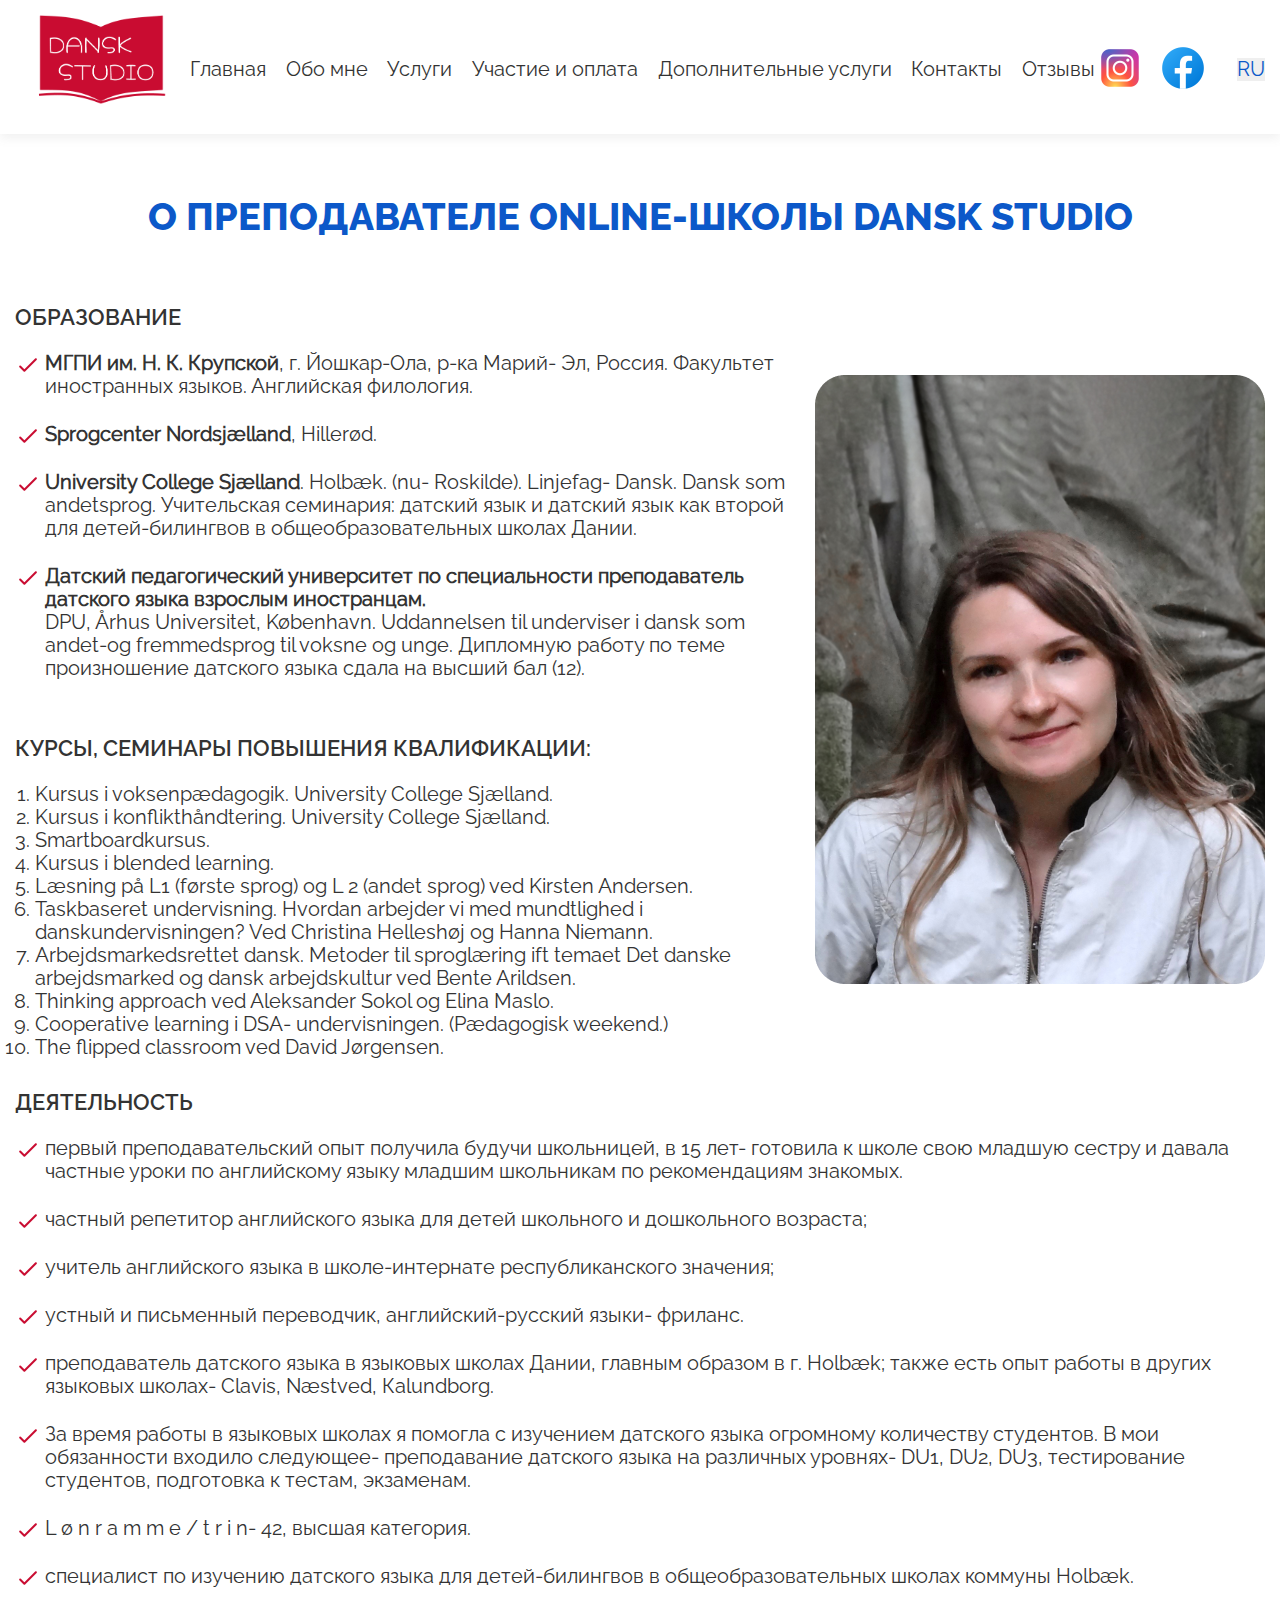
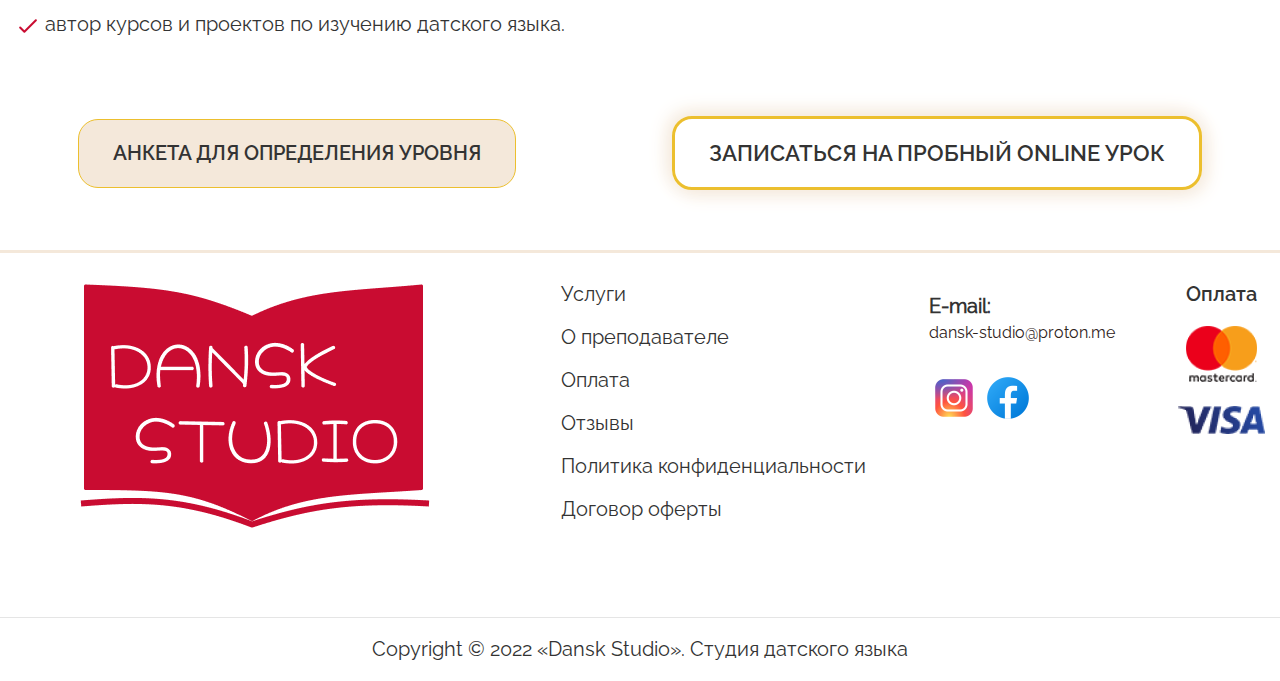
==== commit 5ecd4c8d: "commit" ====
--- a/about_me.html
+++ b/about_me.html
@@ -24,12 +24,16 @@
                                 <li class="header__menu-link "><a href="index.html" class="lng-main">Главная</a></li>
                                 <li class="header__menu-link "><a href="about_me.html" class="lng-about">Обо мне</a></li>
                                 <li class="header__menu-link "><a href="services.html" class="lng-services">Услуги</a></li>
-                                <li class="header__menu-link "><a href="participation_payment.html" class="lng-payment">Участие и оплата</a>
+                                <li class="header__menu-link "><a href="participation_payment.html"
+                                        class="lng-payment">Участие и оплата</a>
                                 </li>
-                                <li class="header__menu-link "><a href="editional_services.html" class="lng-additional__services">Дополнительные услуги</a></li>
-                                <li class="header__menu-link "><a href="contacts.html" class="lng-contacts">Контакты</a></li>
-                                <li class="header__menu-link "><a href="#reviews" class="lng-reviews">Отзывы</a></li>
-                                <select name="lang_change" id="lang_change-id" class="header__contact header__menu-link">
+                                <li class="header__menu-link "><a href="editional_services.html"
+                                        class="lng-additional__services">Дополнительные услуги</a></li>
+                                <li class="header__menu-link "><a href="contacts.html" class="lng-contacts">Контакты</a>
+                                </li>
+                                <li class="header__menu-link "><a href="index.html#reviews" class="lng-reviews">Отзывы</a></li>
+                                <select name="lang_change" id="lang_change-id"
+                                    class="header__contact header__menu-link">
                                     <option value="ru">RU</option>
                                     <option value="da">DA</option>
                                 </select>
--- a/style/main.css
+++ b/style/main.css
@@ -1,86 +1,97 @@
 @import "font.css";
 * {
-    margin: 0;
-    padding: 0;
-    box-sizing: border-box;
-    list-style: none;
-    text-decoration: none;
+  margin: 0;
+  padding: 0;
+  box-sizing: border-box;
+  list-style: none;
+  text-decoration: none;
 }
 
 .container {
-    max-width: 1370px;
-    width: 100%;
-    margin: 0 auto;
+  max-width: 1370px;
+  width: 100%;
+  margin: 0 auto;
 }
 
 .header__nav {
-    box-shadow: 0px 4px 10px rgba(105, 105, 105, 0.1);
+  box-shadow: 0px 4px 10px rgba(105, 105, 105, 0.1);
 }
 
 .header__logo {
-    max-width: 160px;
-}
-
+  max-width: 175px;
+  display: flex;
+  flex-direction: column;
+  justify-content: center;
+  align-items: center;
+  width: 100%;
+}
+.header__logo span {
+  text-align: center;
+  font-size: 11px;
+  line-height: 13px;
+  text-transform: lowercase;
+  color: #3d3f42;
+  font-family: "Raleway-Medium";
+}
 .header__logo img {
-    width: 100%;
+  width: 100%;
 }
 
 .header__menu {
-    display: flex;
-    justify-content: space-between;
-    align-items: center;
-    padding: 15px 0 10px 0;
+  display: flex;
+  justify-content: space-between;
+  align-items: center;
+  padding: 15px 0 10px 0;
 }
 
 .header__list-bg {
-    max-width: 925px;
-    width: 100%;
+  max-width: 925px;
+  width: 100%;
 }
 
 .header__menu-list {
-    display: flex;
-    justify-content: space-between;
-    align-items: center;
-}
-
+  display: flex;
+  justify-content: space-between;
+  align-items: center;
+}
 
 .header__menu-link:hover {
-    font-weight: 600;
+  font-weight: 600;
 }
 
 .header__menu-link a {
-    color: #333333;
-    font-size: 20px;
-    line-height: 23px;
-    font-family: "Raleway-Regular";
+  color: #333333;
+  font-size: 20px;
+  line-height: 23px;
+  font-family: "Raleway-Regular";
 }
 
 .header__menu-link:last-child {
-    display: none;
-    background: transparent;
-    color: #FFFFFF;
-}
-.header__menu-link:last-child option{
-    color: #333333;
+  display: none;
+  background: transparent;
+  color: #ffffff;
+}
+.header__menu-link:last-child option {
+  color: #333333;
 }
 .header__contacts {
-    display: flex;
-    justify-content: space-between;
-    align-items: center;
-    max-width: 170px;
-    width: 100%;
-}
-.lang_change{
-    position: relative;
+  display: flex;
+  justify-content: space-between;
+  align-items: center;
+  max-width: 170px;
+  width: 100%;
+}
+.lang_change {
+  position: relative;
 }
 .header__contact {
-    margin-left: 16px;
-    font-weight: 500;
-    font-size: 20px;
-    line-height: 23px;
-    font-family: "Raleway-Regular";
-    color: #0c58c9;
-    /* position: absolute;
+  margin-left: 16px;
+  font-weight: 500;
+  font-size: 20px;
+  line-height: 23px;
+  font-family: "Raleway-Regular";
+  color: #0c58c9;
+  /* position: absolute;
     top: 0;
     bottom: 0;
     left: 0;
@@ -90,15 +101,15 @@
     align-items: center;
     transition: .3s; */
 }
-select{
-    border: none;
-    outline: none;
-    -webkit-appearance: none;
-    -moz-appearance: none;
-    appearance: none;
-}
-select option{
-    border: none;
+select {
+  border: none;
+  outline: none;
+  -webkit-appearance: none;
+  -moz-appearance: none;
+  appearance: none;
+}
+select option {
+  border: none;
 }
 /* .lang_ru.active{
     opacity: 0;
@@ -110,1636 +121,1638 @@
     opacity: 1;
 } */
 .burger__menu {
-    display: none;
-    justify-content: center;
-    align-items: center;
-    position: relative;
-    transition: 0.5s;
+  display: none;
+  justify-content: center;
+  align-items: center;
+  position: relative;
+  transition: 0.5s;
 }
 
 .burger__menu::before {
-    content: "";
-    position: absolute;
-    width: 25px;
-    background: #333333;
-    height: 2px;
-    top: -8px;
-    transition: 0.5s;
+  content: "";
+  position: absolute;
+  width: 25px;
+  background: #333333;
+  height: 2px;
+  top: -8px;
+  transition: 0.5s;
 }
 
 .burger__menu::after {
-    content: "";
-    position: absolute;
-    width: 25px;
-    background: #333333;
-    height: 2px;
-    bottom: -8px;
-    transition: 0.5s;
+  content: "";
+  position: absolute;
+  width: 25px;
+  background: #333333;
+  height: 2px;
+  bottom: -8px;
+  transition: 0.5s;
 }
 
 .burger__menu span {
-    content: "";
-    position: absolute;
-    width: 25px;
-    background: black;
-    height: 2px;
-    transition: 0.5s;
+  content: "";
+  position: absolute;
+  width: 25px;
+  background: black;
+  height: 2px;
+  transition: 0.5s;
 }
 
 .burger__menu.active span {
-    display: none;
+  display: none;
 }
 
 .burger__menu.active::before {
-    transform: rotate(45deg);
-    top: 0;
+  transform: rotate(45deg);
+  top: 0;
 }
 
 .burger__menu.active::after {
-    transform: rotate(-45deg);
-    bottom: -2px;
+  transform: rotate(-45deg);
+  bottom: -2px;
 }
 
 .header__info {
-    display: flex;
-    justify-content: space-between;
-    align-items: center;
-    margin-top: 93px;
-    position: relative;
+  display: flex;
+  justify-content: space-between;
+  align-items: center;
+  margin-top: 93px;
+  position: relative;
 }
 
 .header__content-title {
-    font-family: "Raleway-Black";
-    font-size: 42px;
-    line-height: 49px;
-    color: #ecbf2e;
+  font-family: "Raleway-Black";
+  font-size: 42px;
+  line-height: 49px;
+  color: #ecbf2e;
 }
 
 .header__content-subtitle {
-    font-size: 42px;
-    line-height: 49px;
-    font-family: "Raleway-Black";
-    color: #c90c31;
-    margin-bottom: 30px;
+  font-size: 42px;
+  line-height: 49px;
+  font-family: "Raleway-Black";
+  color: #c90c31;
+  margin-bottom: 30px;
 }
 
 .header__content-desc {
-    font-size: 22px;
-    line-height: 26px;
-    font-family: "Raleway-Regular";
-    color: #333333;
+  font-size: 22px;
+  line-height: 26px;
+  font-family: "Raleway-Regular";
+  color: #333333;
 }
 
 .header__content-btn {
-    border: 3px solid #ecbf2e;
-    box-shadow: -4px -4px 20px #f4e8da, 4px 4px 20px #f4e8da;
-    border-radius: 20px;
-    padding: 21px 34px;
-    margin-top: 42px;
-    display: flex;
-    max-width: fit-content;
-    justify-content: center;
-    align-items: center;
-    font-size: 22px;
-    line-height: 26px;
-    text-transform: uppercase;
-    color: #333333;
-    font-family: "Raleway-SemiBold";
-    transition: 0.5s;
+  border: 3px solid #ecbf2e;
+  box-shadow: -4px -4px 20px #f4e8da, 4px 4px 20px #f4e8da;
+  border-radius: 20px;
+  padding: 21px 34px;
+  margin-top: 42px;
+  display: flex;
+  max-width: fit-content;
+  justify-content: center;
+  align-items: center;
+  font-size: 22px;
+  line-height: 26px;
+  text-transform: uppercase;
+  color: #333333;
+  font-family: "Raleway-SemiBold";
+  transition: 0.5s;
 }
 
 .header__content-btn:hover {
-    background: #ecbf2e;
-    color: #ffffff;
+  background: #ecbf2e;
+  color: #ffffff;
 }
 
 .header__content-img {
-    position: relative;
-    max-width: 640px;
+  position: relative;
+  max-width: 640px;
 }
 
 .header__content-img img:nth-of-type(1) {
-    width: 100%;
+  width: 100%;
 }
 
 .header__content-img img:nth-of-type(2) {
-    position: absolute;
-    left: -65px;
-    top: -80px;
-    z-index: -1;
-}
-
+  position: absolute;
+  left: -65px;
+  top: -80px;
+  z-index: -1;
+}
 
 /* main */
 
 .main__title {
-    font-size: 38px;
-    line-height: 45px;
-    text-transform: uppercase;
-    color: #0c6ec9;
-    font-family: "Raleway-ExtraBold";
-    margin-top: 120px;
-    display: flex;
-    justify-content: center;
-    align-items: center;
-    margin-bottom: 75px;
+  font-size: 38px;
+  line-height: 45px;
+  text-transform: uppercase;
+  color: #0c6ec9;
+  font-family: "Raleway-ExtraBold";
+  margin-top: 120px;
+  display: flex;
+  justify-content: center;
+  align-items: center;
+  margin-bottom: 75px;
 }
 
 .main__title::before {
-    content: "";
-    border: 2px solid #f4e8da;
-    width: 43%;
-    position: absolute;
-    left: 0;
+  content: "";
+  border: 2px solid #f4e8da;
+  width: 43%;
+  position: absolute;
+  left: 0;
 }
 
 .main__author-left {
-    position: relative;
+  position: relative;
 }
 
 .main__author-left::before {
-    content: url(../images/main__founder-bg.png);
-    position: absolute;
-    left: -90px;
-    bottom: 40px;
-    z-index: -1;
+  content: url(../images/main__founder-bg.png);
+  position: absolute;
+  left: -90px;
+  bottom: 40px;
+  z-index: -1;
 }
 
 .main__author-text {
-    display: flex;
-    justify-content: flex-end;
-    align-items: center;
-    font-size: 20px;
-    line-height: 23px;
-    font-family: "Raleway-Regular";
-    color: #333333;
-    margin-top: 20px;
+  display: flex;
+  justify-content: flex-end;
+  align-items: center;
+  font-size: 20px;
+  line-height: 23px;
+  font-family: "Raleway-Regular";
+  color: #333333;
+  margin-top: 20px;
 }
 
 .main__author-info {
-    display: flex;
-    justify-content: space-between;
+  display: flex;
+  justify-content: space-between;
 }
 
 .main__author-right {
-    max-width: 860px;
-    width: 100%;
+  max-width: 860px;
+  width: 100%;
 }
 
 .main__author-right p {
-    font-size: 20px;
-    line-height: 23px;
-    font-family: "Raleway-Regular";
-    color: #333333;
-    margin-bottom: 25px;
+  font-size: 20px;
+  line-height: 23px;
+  font-family: "Raleway-Regular";
+  color: #333333;
+  margin-bottom: 25px;
 }
 
 .education__about-desc {
-    display: flex;
-    align-items: flex-start;
-    justify-content: flex-start;
+  display: flex;
+  align-items: flex-start;
+  justify-content: flex-start;
 }
 
 .education__about-desc img {
-    margin-right: 5px;
+  margin-right: 5px;
 }
 
 .education__about-title {
-    font-size: 22px;
-    line-height: 26px;
-    font-family: "Raleway-SemiBold";
-    text-transform: uppercase;
-    color: #333333;
-    margin-bottom: 22px;
+  font-size: 22px;
+  line-height: 26px;
+  font-family: "Raleway-SemiBold";
+  text-transform: uppercase;
+  color: #333333;
+  margin-bottom: 22px;
 }
 
 .author__education-about {
-    border: 3px solid #f4e8da;
-    border-radius: 20px;
-    margin-top: 40px;
-    padding: 30px 30px 30px 35px;
-}
-
+  border: 3px solid #f4e8da;
+  border-radius: 20px;
+  margin-top: 40px;
+  padding: 30px 30px 30px 35px;
+}
+.author__qualification {
+  display: flex;
+  align-items: center;
+}
 .author__qualification-about {
-    display: flex;
-    justify-content: flex-start;
-    align-items: center;
-    font-size: 20px;
-    line-height: 23px;
-    font-family: "Raleway-Regular";
-    color: #0c58c9;
+  display: flex;
+  justify-content: flex-start;
+  align-items: center;
+  font-size: 20px;
+  line-height: 23px;
+  font-family: "Raleway-Regular";
+  color: #0c58c9;
 }
 
 .main__services {
-    margin-top: 70px;
-    padding-top: 50px;
-    padding-bottom: 118px;
+  margin-top: 70px;
+  padding-top: 50px;
+  padding-bottom: 118px;
 }
 
 .main__services-title {
-    font-size: 38px;
-    line-height: 45px;
-    text-transform: uppercase;
-    font-family: "Raleway-ExtraBold";
-    color: #0c58c9;
-    width: 420px;
-    display: flex;
-    justify-content: center;
-    align-items: center;
+  font-size: 38px;
+  line-height: 45px;
+  text-transform: uppercase;
+  font-family: "Raleway-ExtraBold";
+  color: #0c58c9;
+  width: 420px;
+  display: flex;
+  justify-content: center;
+  align-items: center;
 }
 
 .main__services-title::after {
-    content: "";
-    position: absolute;
-    border: 2px solid #f4e8da;
-    width: 50%;
-    right: 0;
+  content: "";
+  position: absolute;
+  border: 2px solid #f4e8da;
+  width: 50%;
+  right: 0;
 }
 
 .main__services-card {
-    border: 2px solid #f4e8da;
-    box-shadow: 0px 4px 4px rgba(0, 0, 0, 0.25);
-    border-radius: 20px;
-    display: flex;
-    flex-direction: column;
-    justify-content: center;
-    align-items: flex-start;
-    padding-top: 55px;
-    padding-bottom: 10px;
-    padding-left: 48px;
-    max-width: 445px;
-    background: #ffffff;
+  border: 2px solid #f4e8da;
+  box-shadow: 0px 4px 4px rgba(0, 0, 0, 0.25);
+  border-radius: 20px;
+  display: flex;
+  flex-direction: column;
+  justify-content: center;
+  align-items: flex-start;
+  padding-top: 55px;
+  padding-bottom: 10px;
+  padding-left: 48px;
+  max-width: 445px;
+  width: 100%;
+  background: #ffffff;
 }
 
 .services__card-title {
-    font-size: 24px;
-    line-height: 107%;
-    font-family: "Raleway-SemiBold";
-    text-transform: uppercase;
-    color: #333333;
+  font-size: 24px;
+  line-height: 107%;
+  font-family: "Raleway-SemiBold";
+  text-transform: uppercase;
+  color: #333333;
 }
 
 .main__services-card img {
-    margin: auto;
+  margin: auto;
 }
 
 .main__services-card:nth-of-type(1) img {
-    margin-top: 40px;
+  margin-top: 40px;
 }
 
 .services__card-btn {
-    display: flex;
-    margin: 20px auto;
-    border: 3px solid #c90c31;
-    box-shadow: -4px -4px 20px #f4e8da, 4px 4px 20px #f4e8da;
-    border-radius: 20px;
-    padding: 15px 34px;
-    font-size: 22px;
-    line-height: 26px;
-    font-family: "Raleway-SemiBold";
-    text-transform: uppercase;
-    color: #333333;
-    transition: 0.5s;
+  display: flex;
+  margin: 20px auto;
+  border: 3px solid #c90c31;
+  box-shadow: -4px -4px 20px #f4e8da, 4px 4px 20px #f4e8da;
+  border-radius: 20px;
+  padding: 15px 34px;
+  font-size: 22px;
+  line-height: 26px;
+  font-family: "Raleway-SemiBold";
+  text-transform: uppercase;
+  color: #333333;
+  transition: 0.5s;
 }
 
 .services__card-btn:hover {
-    background: #c90c31;
-    color: #ffffff;
+  background: #c90c31;
+  color: #ffffff;
 }
 
 .main__services-cards {
-    display: flex;
-    justify-content: space-between;
-    width: 100%;
-    flex-wrap: wrap;
-    margin-top: 110px;
+  display: flex;
+  justify-content: space-between;
+  width: 100%;
+  flex-wrap: wrap;
+  margin-top: 110px;
 }
 
 .main__services-cards::before {
-    content: url("../images/main_servicesBg-left.png");
-    position: absolute;
-    left: 0;
-    z-index: -1;
+  content: url("../images/main_servicesBg-left.png");
+  position: absolute;
+  left: 0;
+  z-index: -1;
 }
 
 .main__services-cards::after {
-    content: url("../images/main_servicesBg-right.png");
-    position: absolute;
-    right: 0;
-    z-index: -1;
+  content: url("../images/main_servicesBg-right.png");
+  position: absolute;
+  right: 0;
+  z-index: -1;
 }
 
 .main__services-card p {
-    font-size: 20px;
-    line-height: 23px;
-    font-family: "Raleway-Regular";
-    color: #333333;
+  font-size: 20px;
+  line-height: 23px;
+  font-family: "Raleway-Regular";
+  color: #333333;
 }
 
 .main__services-card:nth-of-type(2) {
-    padding-right: 25px;
-    padding-left: 40px;
+  padding-right: 25px;
+  padding-left: 40px;
 }
 
 .main__services-card:nth-of-type(2) .services__card-btn {
-    margin-top: 0;
+  margin-top: 0;
 }
 
 .main__services-card:nth-of-type(3) {
-    padding-right: 40px;
+  padding-right: 40px;
 }
 
 .main__services-card:nth-of-type(3) img {
-    margin-top: 25px;
+  margin-top: 25px;
 }
 
 .main__step-head {
-    display: flex;
-    justify-content: flex-end;
-    align-items: center;
-    padding-right: 168px;
-    position: relative;
+  display: flex;
+  justify-content: flex-end;
+  align-items: center;
+  padding-right: 168px;
+  position: relative;
 }
 
 .main__step-head::before {
-    content: "";
-    position: absolute;
-    border: 2px solid #f4e8da;
-    width: 55%;
-    left: -280px;
+  content: "";
+  position: absolute;
+  border: 2px solid #f4e8da;
+  width: 55%;
+  left: -280px;
 }
 
 .main__step-title {
-    font-size: 38px;
-    line-height: 45px;
-    text-transform: uppercase;
-    font-family: "Raleway-ExtraBold";
-    color: #0c58c9;
-    width: 620px;
+  font-size: 38px;
+  line-height: 45px;
+  text-transform: uppercase;
+  font-family: "Raleway-ExtraBold";
+  color: #0c58c9;
+  width: 620px;
 }
 
 .main__step-info {
-    margin-top: 65px;
-    display: flex;
-    justify-content: space-between;
+  margin-top: 65px;
+  display: flex;
+  justify-content: space-between;
 }
 
 .main__step-card {
-    max-width: 270px;
-    width: 100%;
-    display: flex;
-    flex-direction: column;
-    justify-content: center;
-    align-items: flex-start;
+  max-width: 270px;
+  width: 100%;
+  display: flex;
+  flex-direction: column;
+  justify-content: center;
+  align-items: flex-start;
 }
 
 .main__step-card h3 {
-    font-size: 64px;
-    line-height: 63px;
-    text-transform: uppercase;
-    font-family: "HelweticaNeueCyr-Medium";
-    color: #ecbf2e;
+  font-size: 64px;
+  line-height: 63px;
+  text-transform: uppercase;
+  font-family: "HelweticaNeueCyr-Medium";
+  color: #ecbf2e;
 }
 
 .main__step-card p {
-    font-size: 18px;
-    line-height: 21px;
-    text-transform: uppercase;
-    font-family: "Raleway-Medium";
-    color: #3d3f42;
+  font-size: 18px;
+  line-height: 21px;
+  text-transform: uppercase;
+  font-family: "Raleway-Medium";
+  color: #3d3f42;
 }
 
 .main__step-left {
-    display: flex;
-    justify-content: flex-start;
-    align-items: flex-start;
-    flex-wrap: wrap;
-    column-gap: 85px;
-    row-gap: 45px;
+  display: flex;
+  justify-content: flex-start;
+  align-items: flex-start;
+  flex-wrap: wrap;
+  column-gap: 85px;
+  row-gap: 45px;
 }
 
 .main_step-btn {
-    font-size: 20px;
-    line-height: 23px;
-    text-transform: uppercase;
-    font-family: "Raleway-SemiBold";
-    color: #333333;
-    background: #f4e8da;
-    border: 1px solid #ecbf2e;
-    border-radius: 20px;
-    padding: 22px 34px;
-    transition: 0.5s;
+  font-size: 20px;
+  line-height: 23px;
+  text-transform: uppercase;
+  font-family: "Raleway-SemiBold";
+  color: #333333;
+  background: #f4e8da;
+  border: 1px solid #ecbf2e;
+  border-radius: 20px;
+  padding: 22px 34px;
+  transition: 0.5s;
 }
 
 .main_step-btn:hover {
-    background: #ecbf2e;
-    color: #ffffff;
+  background: #ecbf2e;
+  color: #ffffff;
 }
 
 .main__step-right {
-    position: relative;
+  position: relative;
 }
 
 .main__step-right img {
-    max-width: 670px;
+  max-width: 670px;
 }
 
 .main__step-right::before {
-    content: url("../images/first_step-bg.png");
-    position: absolute;
-    z-index: -1;
-    top: -40px;
-    right: -20px;
+  content: url("../images/first_step-bg.png");
+  position: absolute;
+  z-index: -1;
+  top: -40px;
+  right: -20px;
 }
 
 .main__input-timetable {
-    margin-top: 150px;
+  margin-top: 150px;
 }
 
 .main__input-desc {
-    font-size: 20px;
-    line-height: 23px;
-    font-family: "Raleway-Regular";
-    color: #333333;
-    margin-top: 30px;
-    margin-bottom: 50px;
+  font-size: 20px;
+  line-height: 23px;
+  font-family: "Raleway-Regular";
+  color: #333333;
+  margin-top: 30px;
+  margin-bottom: 50px;
 }
 
 .form {
-    display: flex;
-    flex-direction: column;
-    justify-content: center;
-    align-items: flex-start;
+  display: flex;
+  flex-direction: column;
+  justify-content: center;
+  align-items: flex-start;
 }
 
 .form label {
-    font-size: 20px;
-    line-height: 23px;
-    font-family: "Raleway-Regular";
-    color: #333333;
-    margin-bottom: 10px;
+  font-size: 20px;
+  line-height: 23px;
+  font-family: "Raleway-Regular";
+  color: #333333;
+  margin-bottom: 10px;
 }
 
 .form input {
-    border: 1px solid #ecbf2e;
-    box-shadow: inset 4px 4px 10px #e6d2bb;
-    border-radius: 10px;
-    max-width: 345px;
-    width: 100%;
-    height: 65px;
-    outline: none;
-    padding: 0 30px;
+  border: 1px solid #ecbf2e;
+  box-shadow: inset 4px 4px 10px #e6d2bb;
+  border-radius: 10px;
+  max-width: 345px;
+  width: 100%;
+  height: 65px;
+  outline: none;
+  padding: 0 30px;
 }
 
 .main__form {
-    display: flex;
-    justify-content: space-between;
-    align-items: flex-end;
-    flex-wrap: wrap;
+  display: flex;
+  justify-content: space-between;
+  align-items: flex-end;
+  flex-wrap: wrap;
 }
 
 .main__input-form {
-    max-width: 345px;
-    width: 100%;
+  max-width: 345px;
+  width: 100%;
 }
 
 .main__input-form form:first-child {
-    margin-bottom: 40px;
+  margin-bottom: 40px;
 }
 
 .main__input-form p {
-    font-size: 19px;
-    line-height: 22px;
-    font-family: "Raleway-Regular";
-    color: #333333;
+  font-size: 19px;
+  line-height: 22px;
+  font-family: "Raleway-Regular";
+  color: #333333;
 }
 
 .main__input-form p a {
-    color: #0c58c9;
+  color: #0c58c9;
 }
 
 .main__input-form p:first-child {
-    margin-bottom: 15px;
+  margin-bottom: 15px;
 }
 
 .main__input-btn {
-    border: 3px solid #ecbf2e;
-    box-shadow: -4px -4px 20px #f4e8da, 4px 4px 20px #f4e8da;
-    border-radius: 20px;
-    display: flex;
-    justify-content: center;
-    align-items: center;
-    margin-top: 22px;
-    padding: 21px 34px;
-    width: max-content;
-    font-size: 22px;
-    line-height: 26px;
-    font-family: "Raleway-SemiBold";
-    text-transform: uppercase;
-    color: #333333;
-    transition: 0.5s;
+  border: 3px solid #ecbf2e;
+  box-shadow: -4px -4px 20px #f4e8da, 4px 4px 20px #f4e8da;
+  border-radius: 20px;
+  display: flex;
+  justify-content: center;
+  align-items: center;
+  margin-top: 22px;
+  padding: 21px 34px;
+  width: max-content;
+  font-size: 22px;
+  line-height: 26px;
+  font-family: "Raleway-SemiBold";
+  text-transform: uppercase;
+  color: #333333;
+  transition: 0.5s;
+  background: #ffffff;
 }
 
 .main__input-btn:hover {
-    background: #ecbf2e;
-    color: #ffffff;
+  background: #ecbf2e;
+  color: #ffffff;
 }
 
 .main__reviews {
-    margin-top: 120px;
-    margin-bottom: 65px;
-    position: relative;
+  margin-top: 120px;
+  margin-bottom: 65px;
+  position: relative;
 }
 
 .main__reviews .main__step-head {
-    margin-bottom: 80px;
+  margin-bottom: 80px;
 }
 
 .swiper-slide {
-    height: auto;
+  height: auto;
 }
 
 .swiper-slide img {
-    width: 100%;
+  width: 100%;
 }
 
 .swiper-button-prev:after,
 .swiper-rtl .swiper-button-next:after,
 .swiper-button-next:after,
 .swiper-rtl .swiper-button-prev:after {
-    content: none;
+  content: none;
 }
 
 .swiper-button-prev,
 .swiper-rtl .swiper-button-next {
-    left: 220px;
-    right: auto;
+  left: 220px;
+  right: auto;
 }
 
 .swiper-button-next,
 .swiper-rtl .swiper-button-prev {
-    right: 220px;
-    left: auto;
+  right: 220px;
+  left: auto;
 }
 
 .modal__window {
-    display: flex;
-    justify-content: center;
-    position: fixed;
-    background: #333333c7;
-    top: 0;
-    bottom: 0;
-    right: 0;
-    left: 0;
-    align-items: center;
-    transition: .5s;
-    opacity: 0;
-    z-index: -1;
+  display: flex;
+  justify-content: center;
+  position: fixed;
+  background: #333333c7;
+  top: 0;
+  bottom: 0;
+  right: 0;
+  left: 0;
+  align-items: center;
+  transition: 0.5s;
+  opacity: 0;
+  z-index: -1;
 }
 
 .modal__window span {
-    cursor: pointer;
-    position: absolute;
-    top: 6px;
-    right: 6px;
+  cursor: pointer;
+  position: absolute;
+  top: 6px;
+  right: 6px;
 }
 
 .modal__window.active {
-    opacity: 1;
-    z-index: 999;
+  opacity: 1;
+  z-index: 999;
 }
 
 .open__modal {
-    position: relative;
-    background: #FFFFFF;
-    border: 1px solid #C90C31;
-    border-radius: 15px;
-    padding: 70px 60px 65px 60px;
-    display: flex;
-    max-width: 660px;
-    width: 100%;
-    flex-direction: column;
-    justify-content: center;
-    align-items: center;
-    height: 340px;
+  position: relative;
+  background: #ffffff;
+  border: 1px solid #c90c31;
+  border-radius: 15px;
+  padding: 70px 60px 65px 60px;
+  display: flex;
+  max-width: 660px;
+  width: 100%;
+  flex-direction: column;
+  justify-content: center;
+  align-items: center;
+  height: 340px;
 }
 
 .modal__text {
-    font-size: 20px;
-    line-height: 150%;
-    text-align: center;
-    text-transform: uppercase;
-    font-family: 'Raleway-SemiBold';
-    color: #333333;
-    margin-bottom: 38px;
+  font-size: 20px;
+  line-height: 150%;
+  text-align: center;
+  text-transform: uppercase;
+  font-family: "Raleway-SemiBold";
+  color: #333333;
+  margin-bottom: 38px;
 }
 
 .modal__btn {
-    background: #FFFFFF;
-    border: 3px solid #ECBF2E;
-    box-shadow: -4px -4px 20px rgba(244, 232, 218, 0.1), 4px 4px 20px rgba(244, 232, 218, 0.1);
-    border-radius: 20px;
-    padding: 21px 34px;
-    font-size: 22px;
-    line-height: 26px;
-    font-family: 'Raleway-SemiBold';
-    text-transform: uppercase;
-    color: #333333;
-    transition: .5s;
+  background: #ffffff;
+  border: 3px solid #ecbf2e;
+  box-shadow: -4px -4px 20px rgba(244, 232, 218, 0.1),
+    4px 4px 20px rgba(244, 232, 218, 0.1);
+  border-radius: 20px;
+  padding: 21px 34px;
+  font-size: 22px;
+  line-height: 26px;
+  font-family: "Raleway-SemiBold";
+  text-transform: uppercase;
+  color: #333333;
+  transition: 0.5s;
 }
 
 .modal__btn:hover {
-    background: #ECBF2E;
-    color: #FFFFFF;
+  background: #ecbf2e;
+  color: #ffffff;
 }
 
 .main__about {
-    margin-top: 60px;
+  margin-top: 60px;
 }
 
 .main__about-info {
-    display: flex;
-    flex-direction: column;
-    align-items: center;
-    justify-content: center;
+  display: flex;
+  flex-direction: column;
+  align-items: center;
+  justify-content: center;
 }
 
 .main__about-title {
-    font-size: 38px;
-    line-height: 45px;
-    font-family: 'Raleway-ExtraBold';
-    text-transform: uppercase;
-    color: #0C58C9;
-    margin-bottom: 65px;
+  font-size: 38px;
+  line-height: 45px;
+  font-family: "Raleway-ExtraBold";
+  text-transform: uppercase;
+  color: #0c58c9;
+  margin-bottom: 65px;
 }
 
 .education__about-title {
-    font-size: 22px;
-    line-height: 26px;
-    text-transform: uppercase;
-    color: #333333;
-    font-family: 'Raleway-SemiBold';
+  font-size: 22px;
+  line-height: 26px;
+  text-transform: uppercase;
+  color: #333333;
+  font-family: "Raleway-SemiBold";
 }
 
 .main__about-left p {
-    font-size: 20px;
-    line-height: 23px;
-    font-family: "Raleway-Regular";
-    color: #333333;
-    margin-bottom: 25px;
+  font-size: 20px;
+  line-height: 23px;
+  font-family: "Raleway-Regular";
+  color: #333333;
+  margin-bottom: 25px;
 }
 
 .education__about-title:nth-of-type(2) {
-    margin-top: 30px;
+  margin-top: 30px;
 }
 
 .main__about-list {
-    padding-left: 20px;
+  padding-left: 20px;
 }
 
 .main__about-list li {
-    list-style: auto;
-    font-size: 20px;
-    line-height: 23px;
-    font-family: "Raleway-Regular";
-    color: #333333;
+  list-style: auto;
+  font-size: 20px;
+  line-height: 23px;
+  font-family: "Raleway-Regular";
+  color: #333333;
 }
 
 .main__about-text {
-    display: flex;
-    justify-content: space-between;
-    align-items: center;
+  display: flex;
+  justify-content: space-between;
+  align-items: center;
 }
 
 .main__about-right {
-    margin-left: 20px;
-    position: relative;
+  margin-left: 20px;
+  position: relative;
 }
 
 .main__about-right img:nth-of-type(2) {
-    position: absolute;
-    z-index: -1;
-    left: -70px;
-    bottom: -90px;
+  position: absolute;
+  z-index: -1;
+  left: -70px;
+  bottom: -90px;
 }
 
 .main__about-left:nth-of-type(2) {
-    margin-top: 30px;
+  margin-top: 30px;
 }
 
 .main__about-btns {
-    width: 100%;
-    display: flex;
-    justify-content: space-around;
-    align-items: center;
-    margin-top: 55px;
-    margin-bottom: 60px;
-    flex-wrap: wrap;
+  width: 100%;
+  display: flex;
+  justify-content: space-around;
+  align-items: center;
+  margin-top: 55px;
+  margin-bottom: 60px;
+  flex-wrap: wrap;
 }
 
 .main__about-btn:nth-of-type(1) {
-    font-size: 20px;
-    line-height: 23px;
-    text-transform: uppercase;
-    font-family: "Raleway-SemiBold";
-    color: #333333;
-    background: #f4e8da;
-    border: 1px solid #ecbf2e;
-    border-radius: 20px;
-    padding: 22px 34px;
-    transition: 0.5s;
+  font-size: 20px;
+  line-height: 23px;
+  text-transform: uppercase;
+  font-family: "Raleway-SemiBold";
+  color: #333333;
+  background: #f4e8da;
+  border: 1px solid #ecbf2e;
+  border-radius: 20px;
+  padding: 22px 34px;
+  transition: 0.5s;
 }
 
 .main__about-btn:nth-of-type(1):hover,
 .main__about-btn:nth-of-type(2):hover {
-    background: #ecbf2e;
-    color: #FFFFFF;
+  background: #ecbf2e;
+  color: #ffffff;
 }
 
 .main__about-btn:nth-of-type(2) {
-    border: 3px solid #ecbf2e;
-    box-shadow: -4px -4px 20px #f4e8da, 4px 4px 20px #f4e8da;
-    border-radius: 20px;
-    padding: 21px 34px;
-    display: flex;
-    max-width: fit-content;
-    justify-content: center;
-    align-items: center;
-    font-size: 22px;
-    line-height: 26px;
-    text-transform: uppercase;
-    color: #333333;
-    font-family: "Raleway-SemiBold";
-    transition: 0.5s;
+  border: 3px solid #ecbf2e;
+  box-shadow: -4px -4px 20px #f4e8da, 4px 4px 20px #f4e8da;
+  border-radius: 20px;
+  padding: 21px 34px;
+  display: flex;
+  max-width: fit-content;
+  justify-content: center;
+  align-items: center;
+  font-size: 22px;
+  line-height: 26px;
+  text-transform: uppercase;
+  color: #333333;
+  font-family: "Raleway-SemiBold";
+  transition: 0.5s;
 }
 
 .main__payment {
-    margin-top: 60px;
-    padding-bottom: 25px;
+  margin-top: 60px;
+  padding-bottom: 25px;
 }
 
 .main__payment-text {
-    display: flex;
-    flex-direction: column;
-    align-items: flex-start;
-    justify-content: center;
+  display: flex;
+  flex-direction: column;
+  align-items: flex-start;
+  justify-content: center;
 }
 
 .main__payment-title {
-    margin: auto;
-    margin-bottom: 50px;
+  margin: auto;
+  margin-bottom: 50px;
 }
 
 .main__payment-text p {
-    font-size: 20px;
-    line-height: 23px;
-    font-family: 'Raleway-Regular';
-    color: #333333;
-    margin-bottom: 25px;
+  font-size: 20px;
+  line-height: 23px;
+  font-family: "Raleway-Regular";
+  color: #333333;
+  margin-bottom: 25px;
 }
 
 .form_blank {
-    margin-top: 60px;
-    padding-bottom: 50px;
+  margin-top: 60px;
+  padding-bottom: 50px;
 }
 
 .form__blank-info {
-    display: flex;
-    flex-direction: column;
-    align-items: flex-start;
-    justify-content: center;
+  display: flex;
+  flex-direction: column;
+  align-items: flex-start;
+  justify-content: center;
 }
 
 .blank__form {
-    display: flex;
-    flex-direction: column;
-    justify-content: center;
-    align-items: flex-start;
-    width: 100%;
-    margin-bottom: 50px;
+  display: flex;
+  flex-direction: column;
+  justify-content: center;
+  align-items: flex-start;
+  width: 100%;
+  margin-bottom: 50px;
 }
 
 .blank__form label {
-    font-size: 22px;
-    line-height: 26px;
-    font-family: 'Raleway-Regular';
-    color: #333333;
-    margin-bottom: 15px;
+  font-size: 22px;
+  line-height: 26px;
+  font-family: "Raleway-Regular";
+  color: #333333;
+  margin-bottom: 15px;
 }
 
 .blank__form input {
-    width: 100%;
-    background: #FFFFFF;
-    border: 1px solid #C4C4C4;
-    border-radius: 10px;
-    outline: none;
-    height: 60px;
-    padding-left: 25px;
-    font-size: 20px;
+  width: 100%;
+  background: #ffffff;
+  border: 1px solid #c4c4c4;
+  border-radius: 10px;
+  outline: none;
+  height: 60px;
+  padding-left: 25px;
+  font-size: 20px;
 }
 
 .form__blank-info p {
-    font-size: 22px;
-    line-height: 26px;
-    font-family: 'Raleway-Regular';
-    color: #333333;
-    margin-bottom: 25px;
+  font-size: 22px;
+  line-height: 26px;
+  font-family: "Raleway-Regular";
+  color: #333333;
+  margin-bottom: 25px;
 }
 
 input[type="file"] {
-    padding: 15px;
+  padding: 15px;
 }
 
 .form__file {
-    position: relative;
-    margin-top: 25px;
+  position: relative;
+  margin-top: 25px;
 }
 
 .form__file input {
-    opacity: 0;
+  opacity: 0;
 }
 
 .form__file label {
-    position: absolute;
-    z-index: -1;
-    left: 0;
-    top: 0;
-    height: 70px;
-    width: 100%;
-    border: 1px solid #C4C4C4;
-    border-radius: 10px;
-    outline: none;
-    /* padding: 15px; */
-    font-size: 24px;
-    line-height: 28px;
-    font-family: "Raleway-Regular";
-    color: #C4C4C4;
-    display: flex;
-    justify-content: flex-start;
-    align-items: center;
+  position: absolute;
+  z-index: -1;
+  left: 0;
+  top: 0;
+  height: 70px;
+  width: 100%;
+  border: 1px solid #c4c4c4;
+  border-radius: 10px;
+  outline: none;
+  /* padding: 15px; */
+  font-size: 24px;
+  line-height: 28px;
+  font-family: "Raleway-Regular";
+  color: #c4c4c4;
+  display: flex;
+  justify-content: flex-start;
+  align-items: center;
 }
 
 .form__file label img {
-    padding-left: 20px;
-    margin-right: 20px;
+  padding-left: 20px;
+  margin-right: 20px;
 }
 
 .custom-checkbox {
-    position: absolute;
-    z-index: -1;
-    opacity: 0;
-}
-
-.custom-checkbox+label {
-    display: inline-flex;
-    align-items: center;
-    user-select: none;
-}
-
-.custom-checkbox+label::before {
-    content: '';
-    display: inline-block;
-    width: 30px;
-    height: 30px;
-    flex-shrink: 0;
-    flex-grow: 0;
-    border: 1px solid #3D3F42;
-    border-radius: 8px;
-    margin-right: 5px;
-    background-repeat: no-repeat;
-    background-position: center center;
-    background-size: 50% 50%;
-}
-
-.custom-checkbox:checked+label::before {
-    border-color: #0b76ef;
-    background-color: #0b76ef;
-    background-image: url("data:image/svg+xml,%3csvg xmlns='http://www.w3.org/2000/svg' viewBox='0 0 8 8'%3e%3cpath fill='%23fff' d='M6.564.75l-3.59 3.612-1.538-1.55L0 4.26 2.974 7.25 8 2.193z'/%3e%3c/svg%3e");
+  position: absolute;
+  z-index: -1;
+  opacity: 0;
+}
+
+.custom-checkbox + label {
+  display: inline-flex;
+  align-items: center;
+  user-select: none;
+}
+
+.custom-checkbox + label::before {
+  content: "";
+  display: inline-block;
+  width: 30px;
+  height: 30px;
+  flex-shrink: 0;
+  flex-grow: 0;
+  border: 1px solid #3d3f42;
+  border-radius: 8px;
+  margin-right: 5px;
+  background-repeat: no-repeat;
+  background-position: center center;
+  background-size: 50% 50%;
+}
+
+.custom-checkbox:checked + label::before {
+  border-color: #0b76ef;
+  background-color: #0b76ef;
+  background-image: url("data:image/svg+xml,%3csvg xmlns='http://www.w3.org/2000/svg' viewBox='0 0 8 8'%3e%3cpath fill='%23fff' d='M6.564.75l-3.59 3.612-1.538-1.55L0 4.26 2.974 7.25 8 2.193z'/%3e%3c/svg%3e");
 }
 
 .checkbox {
-    flex-direction: row-reverse;
-    align-items: center;
-    justify-content: flex-end;
-    position: relative;
+  flex-direction: row-reverse;
+  align-items: center;
+  justify-content: flex-end;
+  position: relative;
 }
 
 .checkbox label {
-    font-size: 16px;
-    line-height: 19px;
-    font-family: 'Raleway-Regular';
-    color: #333333;
-    margin-bottom: 0;
-    margin-left: 5px;
+  font-size: 16px;
+  line-height: 19px;
+  font-family: "Raleway-Regular";
+  color: #333333;
+  margin-bottom: 0;
+  margin-left: 5px;
 }
 
 .blank__form-btn {
-    margin-top: 0;
-    margin-left: 0;
-    margin-bottom: 80px;
+  margin-top: 0;
+  margin-left: 0;
+  margin-bottom: 80px;
 }
 
 .blank__form-desc {
-    font-size: 20px;
-    line-height: 23px;
-    text-align: center;
-    text-transform: uppercase;
-    font-family: 'Raleway-Medium';
-    color: #333333;
+  font-size: 20px;
+  line-height: 23px;
+  text-align: center;
+  text-transform: uppercase;
+  font-family: "Raleway-Medium";
+  color: #333333;
 }
 
 .main__services-about {
-    padding-top: 60px;
-    padding-bottom: 80px;
-    position: relative;
-    overflow: hidden;
-}
-.main__editional-service{
-    padding-top: 60px;
-}
-.main__tab span{
-    font-size: 20px;
-    line-height: 107%;
-    font-family: 'Raleway-SemiBold';
-    color: #333333;
-    margin-bottom: 15px;
-    display: flex;
+  padding-top: 60px;
+  padding-bottom: 80px;
+  position: relative;
+  overflow: hidden;
+}
+.main__editional-service {
+  padding-top: 60px;
+}
+.main__tab span {
+  font-size: 20px;
+  line-height: 107%;
+  font-family: "Raleway-SemiBold";
+  color: #333333;
+  margin-bottom: 15px;
+  display: flex;
 }
 .main__services-infoTabs {
-    display: flex;
-    flex-direction: column;
-    justify-content: center;
-    align-items: center;
+  display: flex;
+  flex-direction: column;
+  justify-content: center;
+  align-items: center;
 }
 
 .main__services-infoTabs p {
-    font-size: 18px;
-    line-height: 150%;
-    font-family: "Raleway-Regular";
-    text-align: center;
-    text-transform: uppercase;
-    color: #000000;
-    max-width: 600px;
-    width: 100%;
+  font-size: 18px;
+  line-height: 150%;
+  font-family: "Raleway-Regular";
+  text-align: center;
+  text-transform: uppercase;
+  color: #000000;
+  max-width: 600px;
+  width: 100%;
 }
 
 .main__services-infoTabs p a {
-    color: #C90C31;
-    text-decoration: underline;
-    font-family: 'Raleway-SemiBold';
+  color: #c90c31;
+  text-decoration: underline;
+  font-family: "Raleway-SemiBold";
 }
 
 .services__tabs {
-    margin-top: 88px;
-    margin-bottom: 110px;
-    width: 100%;
-    display: flex;
-    justify-content: space-between;
-    flex-wrap: wrap;
+  margin-top: 88px;
+  margin-bottom: 110px;
+  width: 100%;
+  display: flex;
+  justify-content: space-between;
+  flex-wrap: wrap;
 }
 
 .services__tab {
-    display: flex;
-    flex-direction: column;
-    justify-content: center;
-    align-items: center;
-    padding: 30px 60px;
-    border: 2px solid transparent;
-    transition: .5s;
-    cursor: pointer;
+  display: flex;
+  flex-direction: column;
+  justify-content: center;
+  align-items: center;
+  padding: 30px 60px;
+  border: 2px solid transparent;
+  transition: 0.5s;
+  cursor: pointer;
 }
 
 .services__tab:hover {
-    border: 2px solid #F4E8DA;
-    box-shadow: 0px 4px 10px 3px rgba(0, 0, 0, 0.15);
-    border-radius: 20px;
+  border: 2px solid #f4e8da;
+  box-shadow: 0px 4px 10px 3px rgba(0, 0, 0, 0.15);
+  border-radius: 20px;
 }
 
 .services__tab.active {
-    border: 2px solid #F4E8DA;
-    box-shadow: 0px 4px 10px 3px rgba(0, 0, 0, 0.15);
-    border-radius: 20px;
+  border: 2px solid #f4e8da;
+  box-shadow: 0px 4px 10px 3px rgba(0, 0, 0, 0.15);
+  border-radius: 20px;
 }
 
 .services__tab p {
-    font-size: 24px;
-    line-height: 107%;
-    font-family: 'Raleway-SemiBold';
-    text-align: center;
-    text-transform: uppercase;
-    color: #333333;
-    width: 260px;
-    margin-top: 30px;
+  font-size: 24px;
+  line-height: 107%;
+  font-family: "Raleway-SemiBold";
+  text-align: center;
+  text-transform: uppercase;
+  color: #333333;
+  width: 260px;
+  margin-top: 30px;
 }
 
 .main__tab h2 {
-    font-size: 24px;
-    line-height: 107%;
-    font-family: 'Raleway-SemiBold';
-    color: #C90C31;
-    margin-bottom: 25px;
+  font-size: 24px;
+  line-height: 107%;
+  font-family: "Raleway-SemiBold";
+  color: #c90c31;
+  margin-bottom: 25px;
 }
 
 .main__tab p {
-    width: 100%;
-    font-size: 22px;
-    line-height: 107%;
-    font-family: "Raleway-Regular";
-    color: #333333;
-    max-width: none;
-    text-align: left;
-    text-transform: none;
-    margin-bottom: 40px;
+  width: 100%;
+  font-size: 22px;
+  line-height: 107%;
+  font-family: "Raleway-Regular";
+  color: #333333;
+  max-width: none;
+  text-align: left;
+  text-transform: none;
+  margin-bottom: 40px;
 }
 
 .main__tab-lessons {
-    margin-top: 65px;
+  margin-top: 65px;
 }
 
 .main__tab .main__about-btns {
-    margin-top: 80px;
-    justify-content: space-evenly;
-    margin-bottom: 0;
+  margin-top: 80px;
+  justify-content: space-evenly;
+  margin-bottom: 0;
 }
 
 .tabs {
-    position: relative;
+  position: relative;
 }
 
 .main__tab {
-    position: relative;
-    top: 0;
-    display: none;
+  position: relative;
+  top: 0;
+  display: none;
 }
 
 .main__services-about::before {
-    content: url(../images/main_servicesBg-left.png);
-    position: absolute;
-    left: -125px;
-    bottom: 340px;
-    z-index: -1;
+  content: url(../images/main_servicesBg-left.png);
+  position: absolute;
+  left: -125px;
+  bottom: 340px;
+  z-index: -1;
 }
 
 .main__services-about::after {
-    content: url(../images/main_servicesBg-right.png);
-    position: absolute;
-    right: -145px;
-    bottom: 205px;
-    z-index: -1;
+  content: url(../images/main_servicesBg-right.png);
+  position: absolute;
+  right: -145px;
+  bottom: 205px;
+  z-index: -1;
 }
 
 .main__tab.active {
-    display: block;
+  display: block;
 }
 
 .modal__window-open {
-    position: fixed;
-    top: 0;
-    bottom: 0;
-    right: 0;
-    left: 0;
-    display: flex;
-    justify-content: center;
-    align-items: center;
-    background: #000000c4;
-    opacity: 0;
-    z-index: -1;
-    transition: .5s;
+  position: fixed;
+  top: 0;
+  bottom: 0;
+  right: 0;
+  left: 0;
+  display: flex;
+  justify-content: center;
+  align-items: center;
+  background: #000000c4;
+  opacity: 0;
+  z-index: -1;
+  transition: 0.5s;
 }
 
 .modal__window-open.active {
-    opacity: 1;
-    z-index: 999;
-}
-.form_contact-info{
-    display: flex;
-    flex-direction: column;
-    justify-content: center;
-    align-items: center;
-    border: 2px solid #ECBF2E;
-    background: #FFFFFF;
-    max-width: 500px;
-    width: 100%;
-    margin: auto;
-    border-radius: 10px;
-    padding: 45px;
-    position: relative;
-}
-.close-btn{
-    position: absolute;
-    right: 10px;
-    top: 10px;
-}
-.form_contact-info input{
-    border: 1px solid #ECBF2E;
-    padding: 15px;
-    border-radius: 10px;
-    width: 100%;
-    margin-bottom: 25px;
-    outline: none;
-}
-.form_contact-info input::placeholder{
-    color: #ECBF2E;
-    font-size: 20px;
-    font-family: 'Raleway-Medium';
-}
-.contact__form-btn{
-    border: 1px solid #ECBF2E;
-    padding: 15px;
-    border-radius: 10px;
-    width: 100%;
-    display: flex;
-    justify-content: center;
-    align-items: center;
-    color: #fec300;
-    font-size: 22px;
-    font-family: "Raleway-Regular";
-    transition: .5s;
-}
-.contact__form-btn:hover{
-    background: #ECBF2E;
-    color: #FFFFFF;
-}
-.contact__form{
-   display: flex;
-    position: fixed;
-    top: 0;
-    right: 0;
-    left: 0;
-    bottom: 0;
-    background: #000000c4;
-    transition: .5s;
-    opacity: 0;
-    z-index: -1;
-}
-.contact__form.active{
-    opacity: 1;
-    z-index: 99;
+  opacity: 1;
+  z-index: 999;
+}
+.form_contact-info {
+  display: flex;
+  flex-direction: column;
+  justify-content: center;
+  align-items: center;
+  border: 2px solid #ecbf2e;
+  background: #ffffff;
+  max-width: 500px;
+  width: 100%;
+  margin: auto;
+  border-radius: 10px;
+  padding: 45px;
+  position: relative;
+}
+.close-btn {
+  position: absolute;
+  right: 10px;
+  top: 10px;
+}
+.form_contact-info input {
+  border: 1px solid #ecbf2e;
+  padding: 15px;
+  border-radius: 10px;
+  width: 100%;
+  margin-bottom: 25px;
+  outline: none;
+}
+.form_contact-info input::placeholder {
+  color: #ecbf2e;
+  font-size: 20px;
+  font-family: "Raleway-Medium";
+}
+.contact__form-btn {
+  border: 1px solid #ecbf2e;
+  padding: 15px;
+  border-radius: 10px;
+  width: 100%;
+  display: flex;
+  justify-content: center;
+  align-items: center;
+  color: #fec300;
+  font-size: 22px;
+  font-family: "Raleway-Regular";
+  transition: 0.5s;
+  background: #ffffff;
+}
+.contact__form-btn:hover {
+  background: #ecbf2e;
+  color: #ffffff;
+}
+.contact__form {
+  display: flex;
+  position: fixed;
+  top: 0;
+  right: 0;
+  left: 0;
+  bottom: 0;
+  background: #000000c4;
+  transition: 0.5s;
+  opacity: 0;
+  z-index: -1;
+}
+.contact__form.active {
+  opacity: 1;
+  z-index: 99;
 }
 .modal__window-open .form {
-    background: #ffffff;
-    padding-top: 80px;
-    padding-right: 50px;
-    padding-bottom: 65px;
-    padding-left: 50px;
-    border: 4px solid #F4E8DA;
-    border-radius: 20px;
-    position: relative;
-    overflow-y: auto;
-}
-.modal__window-open .form::-webkit-scrollbar{
-    width: 10px;
-    background: #F4E8DA;
-    border-radius: 10px;
-}
-.modal__window-open .form::-webkit-scrollbar-thumb{
-    width: 10px;
-    background: #ECBF2E;
-    border-radius: 10px;
+  background: #ffffff;
+  padding-top: 80px;
+  padding-right: 50px;
+  padding-bottom: 65px;
+  padding-left: 50px;
+  border: 4px solid #f4e8da;
+  border-radius: 20px;
+  position: relative;
+  overflow-y: auto;
+}
+.modal__window-open .form::-webkit-scrollbar {
+  width: 10px;
+  background: #f4e8da;
+  border-radius: 10px;
+}
+.modal__window-open .form::-webkit-scrollbar-thumb {
+  width: 10px;
+  background: #ecbf2e;
+  border-radius: 10px;
 }
 
 .close_btn {
-    position: absolute;
-    top: 20px;
-    right: 20px;
+  position: absolute;
+  top: 20px;
+  right: 20px;
 }
 
 .modal__window-open .choose__course {
-    font-size: 24px;
-    line-height: 107%;
-    font-family: 'Raleway-Medium';
-    color: #C90C31;
-    margin-bottom: 10px;
+  font-size: 24px;
+  line-height: 107%;
+  font-family: "Raleway-Medium";
+  color: #c90c31;
+  margin-bottom: 10px;
 }
 
 .modal__window-open .form select {
-    background: #FFFFFF;
-    border: 1px solid #333333;
-    border-radius: 10px;
-    padding: 20px 23px;
-    position: relative;
-}
-
+  background: #ffffff;
+  border: 1px solid #333333;
+  border-radius: 10px;
+  padding: 20px 23px;
+  position: relative;
+}
 
 .modal__window-open p {
-    font-size: 24px;
-    line-height: 107%;
-    font-family: 'Raleway-Medium';
-    color: #333333;
+  font-size: 24px;
+  line-height: 107%;
+  font-family: "Raleway-Medium";
+  color: #333333;
 }
 
 .modal__window-open p:nth-of-type(1) {
-    margin-top: 45px;
-    margin-bottom: 25px;
-
+  margin-top: 45px;
+  margin-bottom: 25px;
 }
 
 .modal__window-open p:nth-of-type(2) {
-    margin-bottom: 30px;
+  margin-bottom: 30px;
 }
 
 .modal__window-btn {
-    margin: auto;
+  margin: auto;
 }
 
 /***/
 
 .__select {
-    position: relative;
-    display: flex;
-    width: 100%;
-    margin: 0 auto;
-    z-index: 1;
-}
-
-.__select[data-state=active] .__select__title::before {
-    transform: translate(-3px, -50%) rotate(-45deg);
-}
-
-.__select[data-state=active] .__select__title::after {
-    transform: translate(3px, -50%) rotate(45deg);
-}
-
-.__select[data-state=active] .__select__content {
-    border-width: 1px;
-    border-color: #c7ccd1;
-    padding-top: 30px;
-    left: 0;
-    max-width: 570px;
-    background: #FFFFFF;
-    width: 100%;
-}
-
-.__select[data-state=active] .__select__label {
-    max-height: 40px;
-    border-width: 1px;
-}
-
-.__select[data-state=active] .__select__label::before {
-    opacity: 1;
-    font-size: 16px;
-    padding-top: 10px;
+  position: relative;
+  display: flex;
+  width: 100%;
+  margin: 0 auto;
+  z-index: 1;
+}
+
+.__select[data-state="active"] .__select__title::before {
+  transform: translate(-3px, -50%) rotate(-45deg);
+}
+
+.__select[data-state="active"] .__select__title::after {
+  transform: translate(3px, -50%) rotate(45deg);
+}
+
+.__select[data-state="active"] .__select__content {
+  border-width: 1px;
+  border-color: #c7ccd1;
+  padding-top: 30px;
+  left: 0;
+  max-width: 570px;
+  background: #ffffff;
+  width: 100%;
+}
+
+.__select[data-state="active"] .__select__label {
+  max-height: 40px;
+  border-width: 1px;
+}
+
+.__select[data-state="active"] .__select__label::before {
+  opacity: 1;
+  font-size: 16px;
+  padding-top: 10px;
 }
 
 .__select__title {
-    display: flex;
-    align-items: center;
-    width: 100%;
-    height: 100%;
-    padding: 30px 20px;
-    border: 1px solid #333333;
-    border-radius: 10px;
-    cursor: pointer;
-    z-index: 2;
+  display: flex;
+  align-items: center;
+  width: 100%;
+  height: 100%;
+  padding: 30px 20px;
+  border: 1px solid #333333;
+  border-radius: 10px;
+  cursor: pointer;
+  z-index: 2;
 }
 
 .__select__title::before,
 .__select__title::after {
-    content: "";
-    position: absolute;
-    top: 50%;
-    right: 16px;
-    display: block;
-    width: 10px;
-    height: 2px;
-    transition: all 0.3s ease-out;
-    background-color: #333333;
-    transform: translate(-3px, -50%) rotate(45deg);
+  content: "";
+  position: absolute;
+  top: 50%;
+  right: 16px;
+  display: block;
+  width: 10px;
+  height: 2px;
+  transition: all 0.3s ease-out;
+  background-color: #333333;
+  transform: translate(-3px, -50%) rotate(45deg);
 }
 
 .__select__title::after {
-    transform: translate(3px, -50%) rotate(-45deg);
-}
-
+  transform: translate(3px, -50%) rotate(-45deg);
+}
 
 .__select__content {
-    position: absolute;
-    top: 40px;
-    left: 3px;
-    display: flex;
-    flex-direction: column;
-    width: calc(100% - 6px);
-    border: 1px solid rgba(199, 204, 209, 0);
-    border-top-width: 0;
-    border-bottom-width: 0;
-    border-top: none;
-    border-bottom-left-radius: 5px;
-    border-bottom-right-radius: 5px;
-    transition: all 0.3s ease-out;
-    z-index: 1;
+  position: absolute;
+  top: 40px;
+  left: 3px;
+  display: flex;
+  flex-direction: column;
+  width: calc(100% - 6px);
+  border: 1px solid rgba(199, 204, 209, 0);
+  border-top-width: 0;
+  border-bottom-width: 0;
+  border-top: none;
+  border-bottom-left-radius: 5px;
+  border-bottom-right-radius: 5px;
+  transition: all 0.3s ease-out;
+  z-index: 1;
 }
 
 .__select__input {
-    display: none;
-    pointer-events: none;
-}
-
-.__select__input:checked+label {
-    padding: 15px 10px;
-}
-
-.__select__input:checked+label::after {
-    content: attr(data-value);
-    font-size: 14px;
-    line-height: 107%;
-    width: 90%;
-    text-transform: uppercase;
-    color: #333333;
-
-}
-
-.__select__input:disabled+label {
-    opacity: 0.6;
-    pointer-events: none;
+  display: none;
+  pointer-events: none;
+}
+
+.__select__input:checked + label {
+  padding: 15px 10px;
+}
+
+.__select__input:checked + label::after {
+  content: attr(data-value);
+  font-size: 14px;
+  line-height: 107%;
+  width: 90%;
+  text-transform: uppercase;
+  color: #333333;
+}
+
+.__select__input:disabled + label {
+  opacity: 0.6;
+  pointer-events: none;
 }
 
 .__select__label {
-    display: flex;
-    align-items: center;
-    width: 100%;
-    height: 40px;
-    max-height: 0;
-    padding: 0 16px;
-    transition: all 0.2s ease-out;
-    cursor: pointer;
-}
-
-.__select__label+input+.__select__label {
-    border-top: 0 solid #C7CCD160;
+  display: flex;
+  align-items: center;
+  width: 100%;
+  height: 40px;
+  max-height: 0;
+  padding: 0 16px;
+  transition: all 0.2s ease-out;
+  cursor: pointer;
+}
+
+.__select__label + input + .__select__label {
+  border-top: 0 solid #c7ccd160;
 }
 
 .__select__label::before {
-    content: attr(data-value);
-    transition: all 0.2s ease-out;
-    opacity: 0;
+  content: attr(data-value);
+  transition: all 0.2s ease-out;
+  opacity: 0;
 }
 
 .__select__label::after {
-    position: absolute;
-    top: -40px;
-    left: 0;
-    display: flex;
-    align-items: center;
-    width: 200px;
-    height: 40px;
-    padding: 8px 16px;
-    color: #333333;
-    z-index: -1;
+  position: absolute;
+  top: -40px;
+  left: 0;
+  display: flex;
+  align-items: center;
+  width: 200px;
+  height: 40px;
+  padding: 8px 16px;
+  color: #333333;
+  z-index: -1;
 }
 
 .select__input {
-    margin-top: 40px;
-    display: none;
-    flex-direction: column;
+  margin-top: 40px;
+  display: none;
+  flex-direction: column;
 }
 
 .select__input.active {
-    display: flex;
-    position: relative;
-    width: 100%;
+  display: flex;
+  position: relative;
+  width: 100%;
 }
 
 .select__input .select__input-title {
-    font-size: 24px;
-    line-height: 107%;
-    font-family: 'Raleway-Medium';
-    color: #C90C31;
-}
-
-.__select[data-state='active'] {
-    z-index: 2;
-}
-
-.__select[data-state=''] {
-    z-index: 0;
+  font-size: 24px;
+  line-height: 107%;
+  font-family: "Raleway-Medium";
+  color: #c90c31;
+}
+
+.__select[data-state="active"] {
+  z-index: 2;
+}
+
+.__select[data-state=""] {
+  z-index: 0;
 }
 
 /***/
 .main__policy {
-    margin-top: 60px;
-    padding-bottom: 60px;
+  margin-top: 60px;
+  padding-bottom: 60px;
 }
 
 .entry-title {
-    font-size: 38px;
-    line-height: 45px;
-    font-family: 'Raleway-ExtraBold';
-    margin-bottom: 50px;
-    text-align: center;
-    color: #333333;
+  font-size: 38px;
+  line-height: 45px;
+  font-family: "Raleway-ExtraBold";
+  margin-bottom: 50px;
+  text-align: center;
+  color: #333333;
 }
 
 .entry-content p,
 .entry-content a {
-    font-size: 20px;
-    line-height: 30px;
-    font-family: "Raleway-Regular";
-    color: #333333;
-    width: 100%;
+  font-size: 20px;
+  line-height: 30px;
+  font-family: "Raleway-Regular";
+  color: #333333;
+  width: 100%;
 }
 
 .entry-content a {
-    color: #0b76ef;
+  color: #0b76ef;
 }
 
 .entry-content li {
-    font-size: 20px;
-    line-height: 30px;
-    font-family: "Raleway-Regular";
-    color: #333333;
-    width: 100%;
+  font-size: 20px;
+  line-height: 30px;
+  font-family: "Raleway-Regular";
+  color: #333333;
+  width: 100%;
 }
 
 .main__offer {
-    padding-top: 50px;
-    padding-bottom: 50px;
+  padding-top: 50px;
+  padding-bottom: 50px;
 }
 
 .main__contacts-content {
-    display: flex;
-    justify-content: space-between;
-    align-items: flex-start;
+  display: flex;
+  justify-content: space-between;
+  align-items: flex-start;
 }
 
 .contacts__form {
-    display: flex;
-    flex-direction: column;
-    align-items: flex-start;
-    justify-content: center;
+  display: flex;
+  flex-direction: column;
+  align-items: flex-start;
+  justify-content: center;
 }
 
 .form__input {
-    display: flex;
-    flex-direction: column;
-    align-items: flex-start;
-    justify-content: center;
-    width: 100%;
+  display: flex;
+  flex-direction: column;
+  align-items: flex-start;
+  justify-content: center;
+  width: 100%;
 }
 
 .form__input label {
-    font-family: "Raleway-Regular";
-    font-size: 18px;
-    line-height: 24px;
-    color: #333;
+  font-family: "Raleway-Regular";
+  font-size: 18px;
+  line-height: 24px;
+  color: #333;
 }
 
 .form__input input,
 .form__input textarea {
-    width: 100%;
-    background: #FFFFFF;
-    border: 1px solid #ecbf2e;
-    border-radius: 10px;
-    outline: none;
-    height: 60px;
-    padding-left: 25px;
-    font-size: 20px;
-    margin-bottom: 25px;
+  width: 100%;
+  background: #ffffff;
+  border: 1px solid #ecbf2e;
+  border-radius: 10px;
+  outline: none;
+  height: 60px;
+  padding-left: 25px;
+  font-size: 20px;
+  margin-bottom: 25px;
 }
 
 .main__contacts-right {
-    max-width: 680px;
-    width: 100%;
+  max-width: 680px;
+  width: 100%;
 }
 
 .main__contacts-right h2,
 .main__contacts-left h2 {
-    font-family: 'Raleway-Medium';
-    font-size: 22px;
-    line-height: 24px;
-    color: #333;
-    margin-bottom: 25px;
+  font-family: "Raleway-Medium";
+  font-size: 22px;
+  line-height: 24px;
+  color: #333;
+  margin-bottom: 25px;
 }
 
 .main__contacts-left h3 {
-    font-family: "Raleway-Regular";
-    font-size: 20px;
-    line-height: 24px;
-    color: #333;
-    margin-bottom: 25px;
+  font-family: "Raleway-Regular";
+  font-size: 20px;
+  line-height: 24px;
+  color: #333;
+  margin-bottom: 25px;
 }
 
 .main__contacts-left p {
-    margin-bottom: 25px;
-    font-family: "Raleway-Regular";
-    font-size: 20px;
-    line-height: 24px;
-    color: #333;
+  margin-bottom: 25px;
+  font-family: "Raleway-Regular";
+  font-size: 20px;
+  line-height: 24px;
+  color: #333;
 }
 
 .main__contacts-right .contacts__form-btn {
-    padding: 0 28px;
-    height: 66px;
-    display: flex;
-    justify-content: center;
-    align-items: center;
-    font-weight: 700;
-    color: #ECBF2E;
-    background-color: transparent;
-    border: 1px solid #ECBF2E;
-    border-radius: 10px;
-    transition: all .2s ease;
-    margin-top: 15px;
+  padding: 0 28px;
+  height: 66px;
+  display: flex;
+  justify-content: center;
+  align-items: center;
+  font-weight: 700;
+  color: #ecbf2e;
+  background-color: transparent;
+  border: 1px solid #ecbf2e;
+  border-radius: 10px;
+  transition: all 0.2s ease;
+  margin-top: 15px;
 }
 
 .main__contacts-right .contacts__form-btn:hover {
-    background: #ECBF2E;
-    color: #FFFFFF;
+  background: #ecbf2e;
+  color: #ffffff;
 }
 
 .main__contacts {
-    padding-top: 50px;
-    padding-bottom: 50px;
+  padding-top: 50px;
+  padding-bottom: 50px;
 }
 
 /* footer */
 
 .footer__info {
-    border-top: 3px solid #f4e8da;
-    padding-top: 30px;
-    padding-bottom: 40px;
+  border-top: 3px solid #f4e8da;
+  padding-top: 30px;
+  padding-bottom: 40px;
 }
 
 .footer__content {
-    display: flex;
-    justify-content: space-between;
-    align-items: flex-start;
+  display: flex;
+  justify-content: space-between;
+  align-items: flex-start;
 }
 
 .footer__list li a {
-    font-size: 20px;
-    line-height: 23px;
-    font-family: "Raleway-Regular";
-    color: #333333;
+  font-size: 20px;
+  line-height: 23px;
+  font-family: "Raleway-Regular";
+  color: #333333;
 }
 
 .footer__list li:not(:last-child) {
-    margin-bottom: 20px;
+  margin-bottom: 20px;
 }
 
 .footer__contact h3 {
-    font-size: 20px;
-    line-height: 23px;
-    font-family: "Raleway-SemiBold";
-    color: #333333;
-    margin-bottom: 10px;
+  font-size: 20px;
+  line-height: 23px;
+  font-family: "Raleway-SemiBold";
+  color: #333333;
+  margin-bottom: 10px;
 }
 
 .footer__email {
-    display: flex;
-    flex-direction: column;
+  display: flex;
+  flex-direction: column;
 }
 
 .footer__email h3 {
-    font-size: 20px;
-    line-height: 23px;
-    font-family: "Raleway-Regular";
-    color: #333333;
-    margin-top: 12px;
+  font-size: 20px;
+  line-height: 23px;
+  font-family: "Raleway-Regular";
+  color: #333333;
+  margin-top: 12px;
 }
 
 .footer__email a {
-    font-size: 16px;
-    line-height: 30px;
-    color: #2e221b;
-    font-family: "Raleway-Regular";
-    margin-bottom: 25px;
-    transition: .5s;
+  font-size: 16px;
+  line-height: 30px;
+  color: #2e221b;
+  font-family: "Raleway-Regular";
+  margin-bottom: 25px;
+  transition: 0.5s;
 }
 
 .footer__email a:hover {
-    color: #0C58C9;
+  color: #0c58c9;
 }
 
 .footer__payments {
-    display: flex;
-    flex-direction: column;
-    justify-content: center;
-    align-items: center;
+  display: flex;
+  flex-direction: column;
+  justify-content: center;
+  align-items: center;
 }
 
 .footer__payments h3 {
-    font-size: 20px;
-    line-height: 23px;
-    font-family: "Raleway-SemiBold";
-    color: #333333;
-    margin-bottom: 20px;
+  font-size: 20px;
+  line-height: 23px;
+  font-family: "Raleway-SemiBold";
+  color: #333333;
+  margin-bottom: 20px;
 }
 
 .footer__payments a:first-of-type {
-    margin-bottom: 20px;
+  margin-bottom: 20px;
 }
 
 .copyright {
-    border-top: 1px solid #e5e5e5;
-    padding: 20px 0;
-    display: flex;
-    justify-content: center;
-    align-items: center;
+  border-top: 1px solid #e5e5e5;
+  padding: 20px 0;
+  display: flex;
+  justify-content: center;
+  align-items: center;
 }
 
 .copyright span {
-    font-size: 20px;
-    line-height: 23px;
-    font-family: "Raleway-Regular";
-    color: #333333;
-}+  font-size: 20px;
+  line-height: 23px;
+  font-family: "Raleway-Regular";
+  color: #333333;
+}
--- a/style/media.css
+++ b/style/media.css
@@ -1,5 +1,4 @@
 @media (max-width: 1780px) {
-
   .swiper-button-prev,
   .swiper-rtl .swiper-button-next {
     left: 65px;
@@ -26,7 +25,6 @@
 }
 
 @media (max-width: 1455px) {
-
   .swiper-button-prev,
   .swiper-rtl .swiper-button-next {
     left: 20px;
@@ -99,7 +97,7 @@
     padding: 0 15px;
   }
 
-  .main__contacts-content{
+  .main__contacts-content {
     padding: 0 15px;
   }
 }
@@ -125,8 +123,7 @@
 
 @media (max-width: 1290px) {
   .main__title::before {
-    width: 40%;
-    margin-left: 15px;
+    width: 38%;
   }
 
   .main__author-left::before {
@@ -155,23 +152,27 @@
   .main__step-card p {
     text-align: center;
   }
-
+}
+@media (max-width: 1185px) {
+  .header__menu-link a {
+    font-size: 18px;
+  }
 }
 @media (max-width: 1145px) {
-  .services__tabs{
+  .services__tabs {
     justify-content: center;
   }
-  .header__menu-link a{
+  .header__menu-link a {
     font-size: 18px;
   }
 }
-@media (max-width: 1070px) {
+@media (max-width: 1080px) {
   .header__contact:last-of-type {
     margin-left: 0;
     font-size: 18px;
   }
 
-  .header__menu-link a{
+  .header__menu-link a {
     font-size: 16px;
   }
 
@@ -225,9 +226,13 @@
     align-items: center;
   }
 }
-
+@media (max-width: 1000px) {
+  .header__menu-link a {
+    font-size: 14px;
+  }
+}
 @media (max-width: 965px) {
-  .header__contacts img{
+  .header__contacts img {
     width: 35px;
   }
   .header__contacts {
@@ -272,9 +277,6 @@
   .main__about-text {
     flex-direction: column;
   }
-
-
-
 }
 
 @media (max-width: 905px) {
@@ -390,7 +392,7 @@
   }
 }
 
-@media (max-width:825px) {
+@media (max-width: 825px) {
   .main__services-title::after {
     width: 40%;
   }
@@ -428,7 +430,6 @@
 }
 
 @media (max-width: 768px) {
-
   .main__title,
   .main__services-title,
   .main__step-title {
@@ -462,13 +463,12 @@
     font-size: 18px;
   }
 }
-@media (max-width:700px) {
+@media (max-width: 700px) {
   .main__about-btn:nth-of-type(2) {
     margin-top: 25px;
   }
 }
-@media (max-width:630px) {
-
+@media (max-width: 630px) {
   .main__services-cards::before,
   .main__services-cards::after {
     content: none;
@@ -495,7 +495,7 @@
   }
 }
 
-@media (max-width:615px) {
+@media (max-width: 615px) {
   .swiper-slide {
     justify-content: center;
     align-items: center;
@@ -505,12 +505,12 @@
   .header__menu-link {
     line-height: 35px;
   }
-  .__select__input:checked+label {
+  .__select__input:checked + label {
     padding: 30px 10px;
   }
 }
 
-@media (max-width:525px) {
+@media (max-width: 525px) {
   .main__about-title {
     font-size: 18px;
   }
@@ -539,7 +539,6 @@
 }
 
 @media (max-width: 495px) {
-
   .header__content-title,
   .header__content-subtitle {
     font-size: 20px;
@@ -578,23 +577,22 @@
   .main__contacts-content a {
     font-size: 16px;
   }
-  .__select[data-state=active] .__select__label::before{
+  .__select[data-state="active"] .__select__label::before {
     font-size: 12px;
   }
-  .__select__label{
+  .__select__label {
     height: 60px;
   }
 
   .main__about-btn:nth-of-type(2) {
     margin-top: 25px;
   }
-  .__select__input:checked+label::after{
+  .__select__input:checked + label::after {
     font-size: 12px;
   }
 }
 
 @media (max-width: 425px) {
-
   .main__title,
   .main__services-title,
   .main__step-title {
@@ -621,7 +619,6 @@
 }
 
 @media (max-width: 400px) {
-
   .header__content-title,
   .header__content-subtitle {
     font-size: 16px;
@@ -650,14 +647,14 @@
   .main__contacts-left p a {
     font-size: 12px;
   }
-  .__select__content{
+  .__select__content {
     top: 55px;
   }
-  .__select__title{
+  .__select__title {
     height: 75px;
   }
-  .__select[data-state=active] .__select__label{
-    max-height:75px;
+  .__select[data-state="active"] .__select__label {
+    max-height: 75px;
   }
 }
 
@@ -697,15 +694,15 @@
   .entry-content a {
     font-size: 14px;
   }
-  .modal__window-open .form{
+  .modal__window-open .form {
     overflow-x: hidden;
   }
 }
-@media (max-width:340px) {
-    .__select__input:checked+label::after {
-      font-size: 11px;
-  }
-  .__select[data-state=active] .__select__label::before {
+@media (max-width: 340px) {
+  .__select__input:checked + label::after {
+    font-size: 11px;
+  }
+  .__select[data-state="active"] .__select__label::before {
     font-size: 10px;
   }
-}+}
